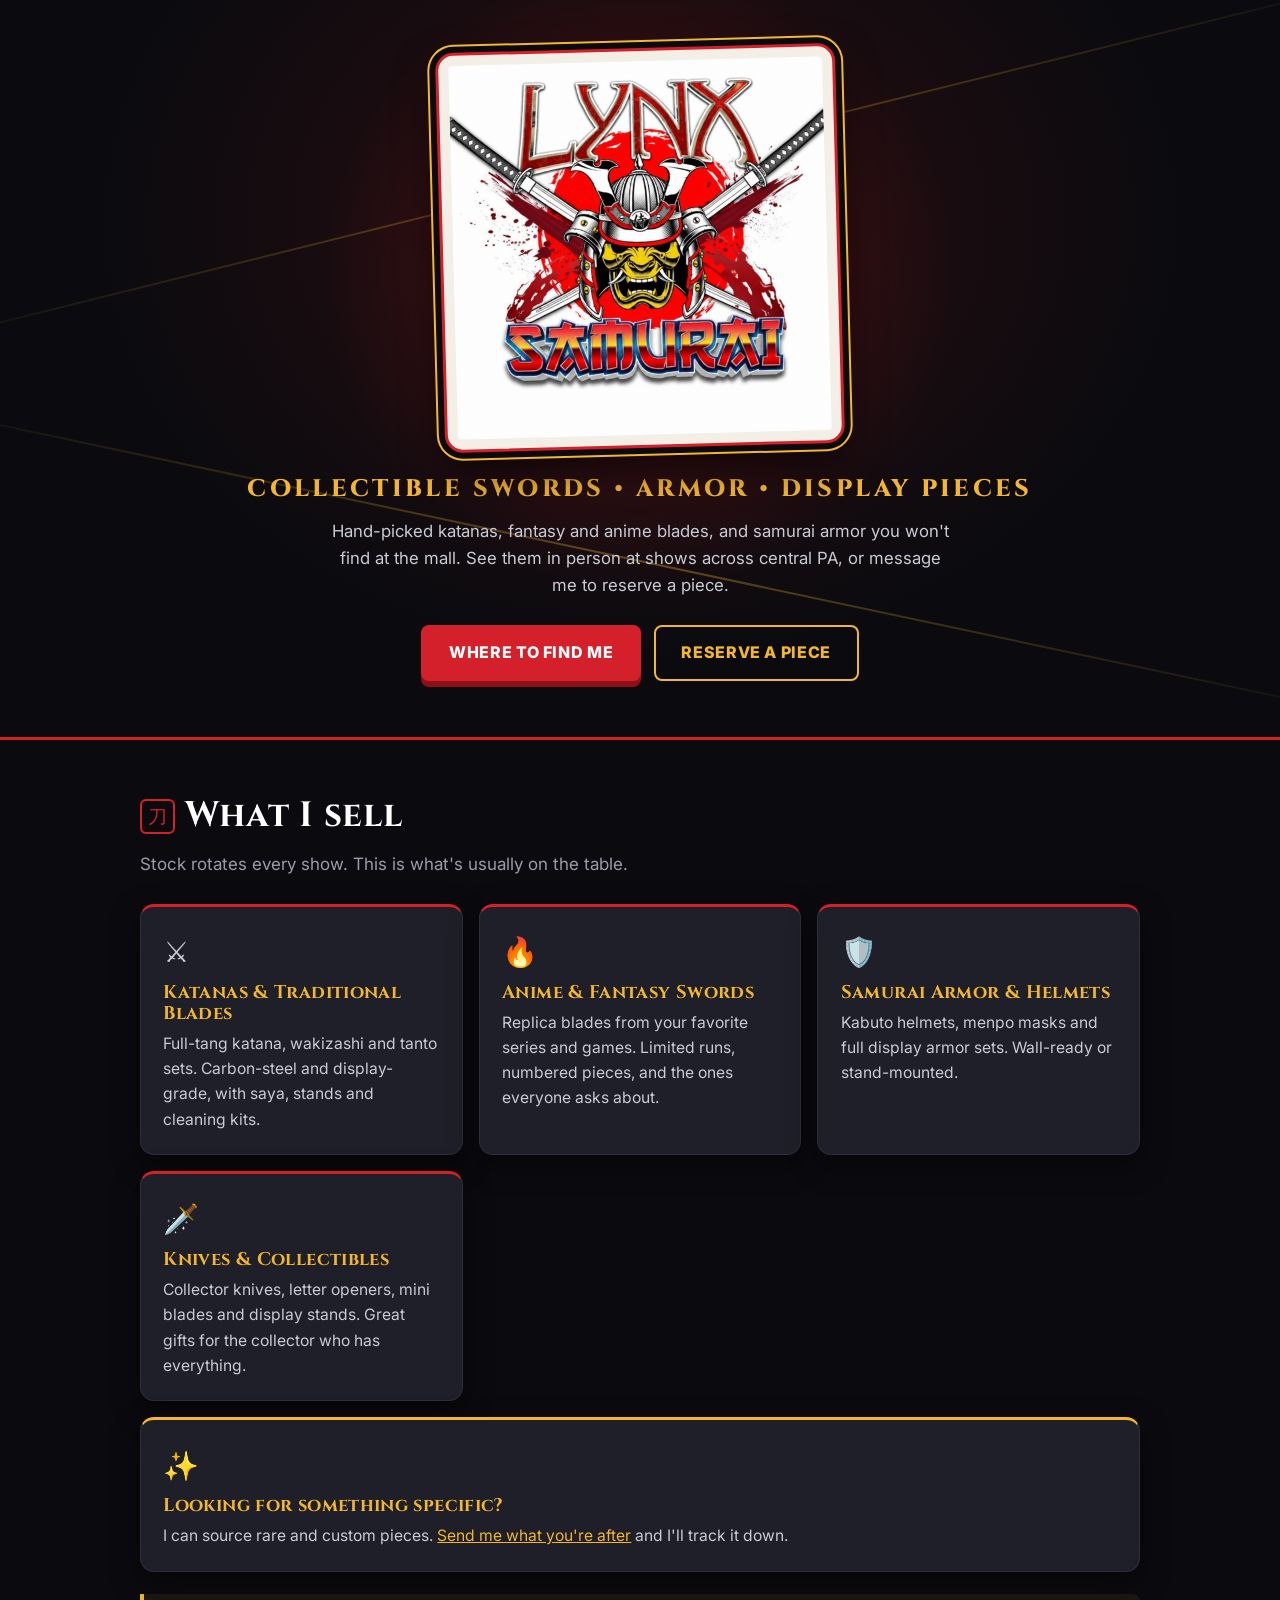
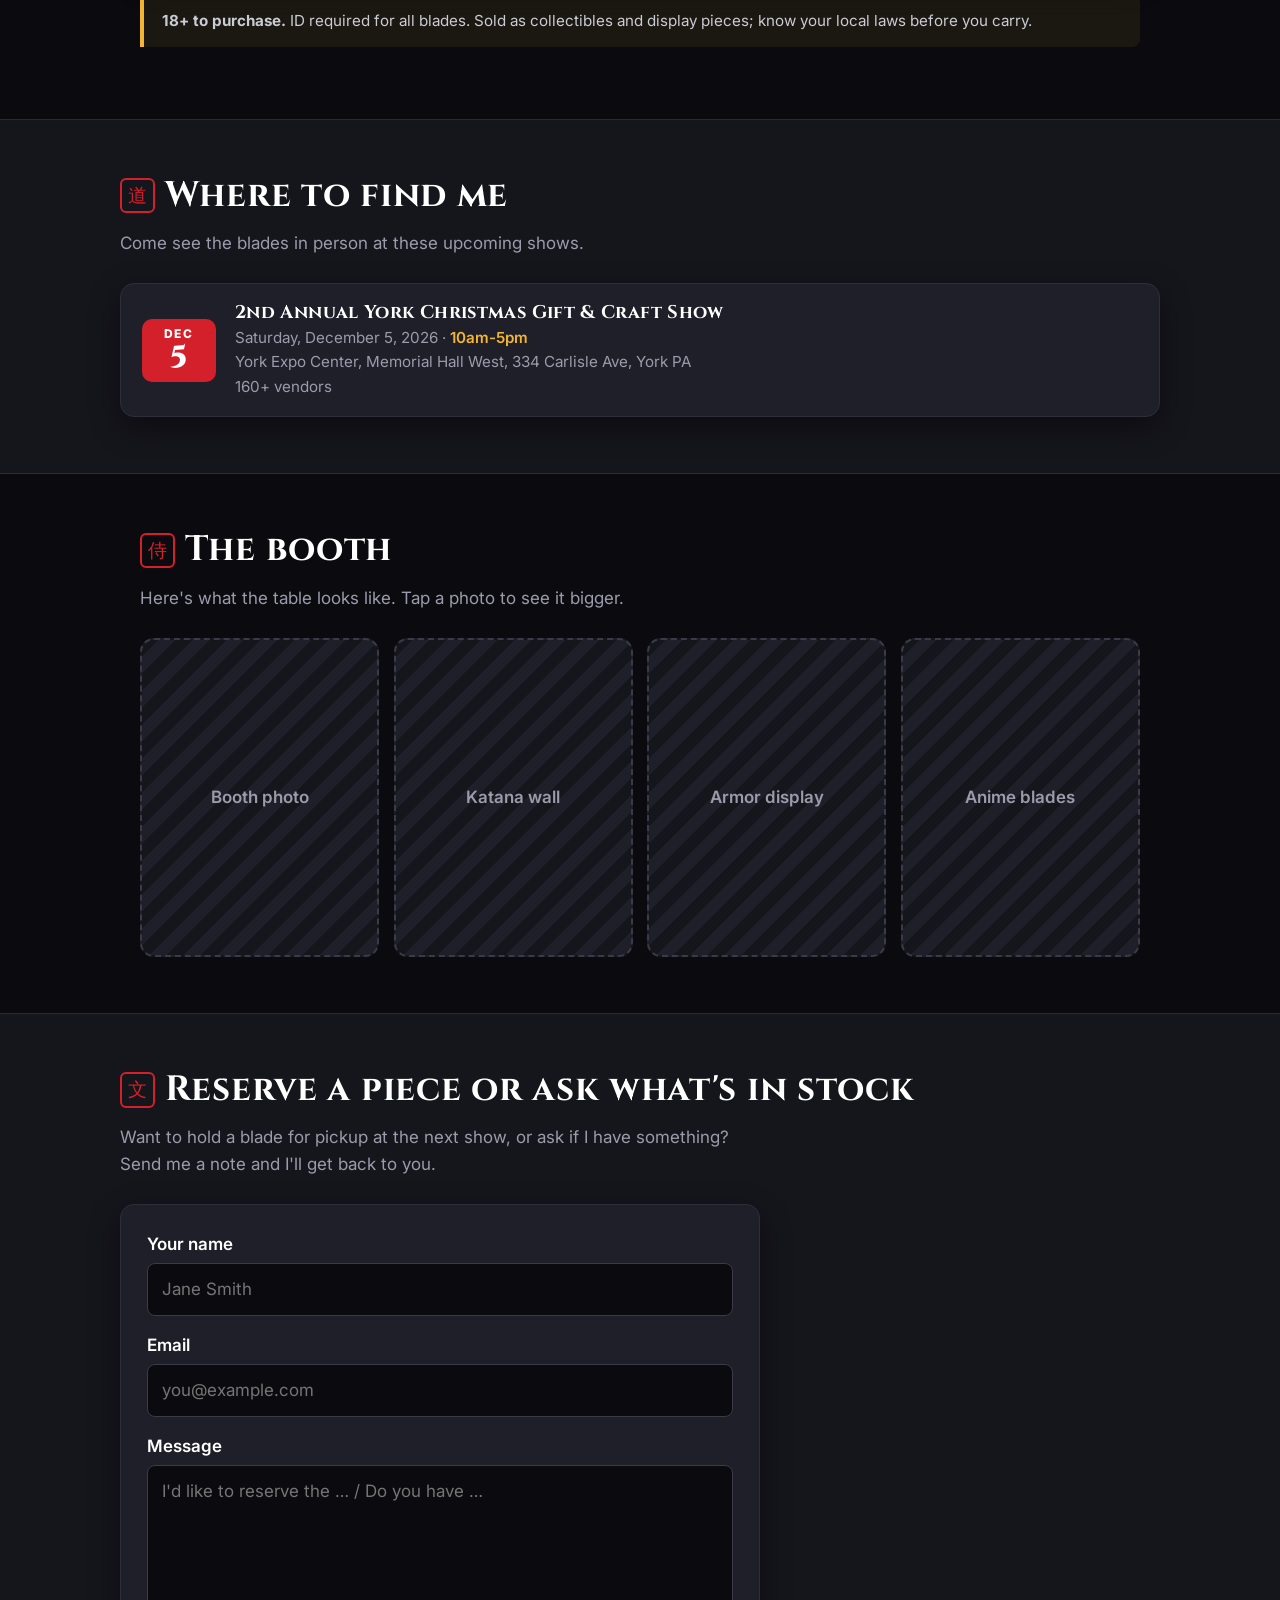
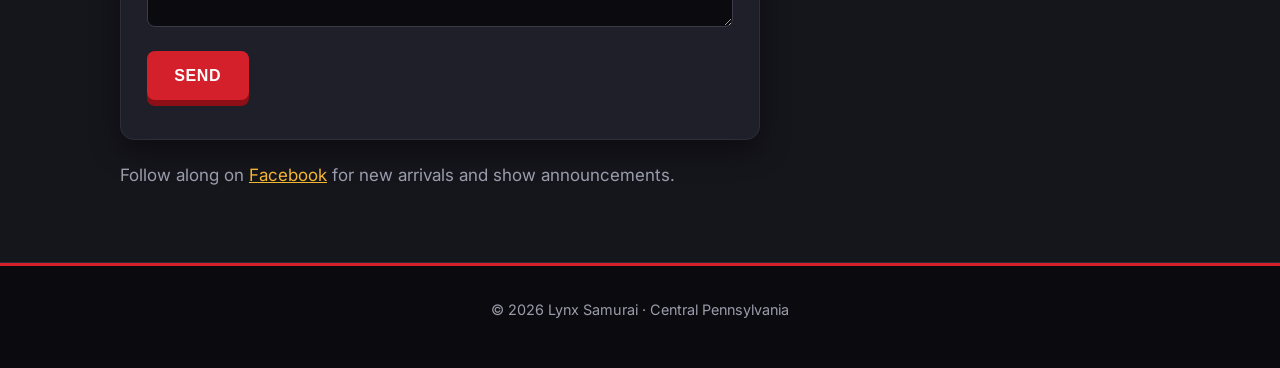
==== index.html @ 4f775cbe "Lynx Samurai one-page site: hero, products, events, contact form" ====
<!DOCTYPE html>
<html lang="en">
<head>
<meta charset="utf-8">
<meta name="viewport" content="width=device-width, initial-scale=1">
<title>Lynx Samurai — Collectible Swords &amp; Armor</title>
<meta name="description" content="Lynx Samurai sells unique collectible swords, katanas, and armor at shows and markets across central Pennsylvania. Come find the booth.">
<meta name="theme-color" content="#0b0b0f">
<link rel="icon" href="assets/favicon.png">
<link rel="preconnect" href="https://fonts.googleapis.com">
<link href="https://fonts.googleapis.com/css2?family=Cinzel:wght@600;800&family=Inter:wght@400;600;800&display=swap" rel="stylesheet">
<link rel="stylesheet" href="style.css">
</head>
<body>
<a class="skip-link" href="#main">Skip to content</a>

<header class="hero">
  <div class="hero-bg" aria-hidden="true"><span class="sun"></span><span class="slash s1"></span><span class="slash s2"></span></div>
  <div class="hero-inner">
    <img class="logo" src="assets/logo.png" alt="Lynx Samurai logo — crossed katanas behind a samurai kabuto helmet on a red rising sun" width="1200" height="1200" fetchpriority="high">
    <p class="tagline">Collectible Swords <span aria-hidden="true">•</span> Armor <span aria-hidden="true">•</span> Display Pieces</p>
    <p class="blurb">Hand-picked katanas, fantasy and anime blades, and samurai armor you won't find at the mall. See them in person at shows across central PA, or message me to reserve a piece.</p>
    <div class="hero-cta">
      <a class="btn btn-primary" href="#events">Where to find me</a>
      <a class="btn btn-ghost" href="#contact">Reserve a piece</a>
    </div>
  </div>
</header>

<main id="main">

  <section id="shop" class="section" aria-labelledby="shop-h">
    <h2 id="shop-h"><span class="kanji" aria-hidden="true">刀</span> What I sell</h2>
    <p class="section-sub">Stock rotates every show. This is what's usually on the table.</p>
    <div class="products">
      <article class="product">
        <span class="product-icon" aria-hidden="true">⚔️</span>
        <h3>Katanas &amp; Traditional Blades</h3>
        <p>Full-tang katana, wakizashi and tanto sets. Carbon-steel and display-grade, with saya, stands and cleaning kits.</p>
      </article>
      <article class="product">
        <span class="product-icon" aria-hidden="true">🔥</span>
        <h3>Anime &amp; Fantasy Swords</h3>
        <p>Replica blades from your favorite series and games. Limited runs, numbered pieces, and the ones everyone asks about.</p>
      </article>
      <article class="product">
        <span class="product-icon" aria-hidden="true">🛡️</span>
        <h3>Samurai Armor &amp; Helmets</h3>
        <p>Kabuto helmets, menpo masks and full display armor sets. Wall-ready or stand-mounted.</p>
      </article>
      <article class="product">
        <span class="product-icon" aria-hidden="true">🗡️</span>
        <h3>Knives &amp; Collectibles</h3>
        <p>Collector knives, letter openers, mini blades and display stands. Great gifts for the collector who has everything.</p>
      </article>
      <article class="product product-wide">
        <span class="product-icon" aria-hidden="true">✨</span>
        <h3>Looking for something specific?</h3>
        <p>I can source rare and custom pieces. <a href="#contact">Send me what you're after</a> and I'll track it down.</p>
      </article>
    </div>
    <p class="notice"><strong>18+ to purchase.</strong> ID required for all blades. Sold as collectibles and display pieces; know your local laws before you carry.</p>
  </section>

  <section id="events" class="section section-alt" aria-labelledby="events-h">
    <h2 id="events-h"><span class="kanji" aria-hidden="true">道</span> Where to find me</h2>
    <p class="section-sub">Come see the blades in person at these upcoming shows.</p>
    <div id="events-list" class="events" aria-live="polite" aria-busy="true">
      <p class="loading">Loading events…</p>
    </div>
  </section>

  <section id="booth" class="section" aria-labelledby="booth-h">
    <h2 id="booth-h"><span class="kanji" aria-hidden="true">侍</span> The booth</h2>
    <p class="section-sub">Here's what the table looks like. Tap a photo to see it bigger.</p>
    <div class="gallery">
      <div class="gallery-item placeholder"><span>Booth photo</span></div>
      <div class="gallery-item placeholder"><span>Katana wall</span></div>
      <div class="gallery-item placeholder"><span>Armor display</span></div>
      <div class="gallery-item placeholder"><span>Anime blades</span></div>
    </div>
  </section>

  <section id="contact" class="section section-alt" aria-labelledby="contact-h">
    <h2 id="contact-h"><span class="kanji" aria-hidden="true">文</span> Reserve a piece or ask what's in stock</h2>
    <p class="section-sub">Want to hold a blade for pickup at the next show, or ask if I have something? Send me a note and I'll get back to you.</p>
    <form id="contact-form" class="card form" novalidate>
      <div class="field"><label for="name">Your name</label><input type="text" id="name" name="name" autocomplete="name" required maxlength="100" placeholder="Jane Smith"></div>
      <div class="field"><label for="email">Email</label><input type="email" id="email" name="email" autocomplete="email" required maxlength="200" placeholder="you@example.com"></div>
      <div class="field"><label for="message">Message</label><textarea id="message" name="message" rows="5" required maxlength="2000" placeholder="I'd like to reserve the … / Do you have …"></textarea></div>
      <button class="btn btn-primary" type="submit">Send</button>
      <p class="form-status" role="status" aria-live="polite"></p>
    </form>
    <p class="social">Follow along on <a href="https://www.facebook.com/share/19y35zrD15/">Facebook</a> for new arrivals and show announcements.</p>
  </section>

</main>

<footer class="footer">
  <p>© <span id="year">2026</span> Lynx Samurai · Central Pennsylvania</p>
</footer>
<script src="app.js" defer></script>
</body>
</html>
---- style.css ----
/* Lynx Samurai — palette from the logo: black lacquer, blood red, steel, gold */
:root{
  --ink:#0b0b0f;
  --ink-2:#15151c;
  --ink-3:#1f1f29;
  --red:#d4202a;
  --red-deep:#8f0f16;
  --gold:#f2b632;
  --steel:#c9ccd4;
  --paper:#f4efe6;
  --muted:#9a9cab;
  --white:#fff;
  --radius:14px;
  --shadow:0 10px 30px rgba(0,0,0,.45);
  --display:"Cinzel",Georgia,serif;
  --font:"Inter",-apple-system,BlinkMacSystemFont,"Segoe UI",system-ui,sans-serif;
}
*,*::before,*::after{box-sizing:border-box}
html{scroll-behavior:smooth;-webkit-text-size-adjust:100%}
body{margin:0;font-family:var(--font);font-size:17px;line-height:1.6;color:var(--steel);background:var(--ink);-webkit-font-smoothing:antialiased}
img{max-width:100%;height:auto;display:block}
h1,h2,h3{font-family:var(--display);line-height:1.15;color:var(--white);margin:0 0 .4em;letter-spacing:.02em}
p{margin:0 0 1em}
a{color:var(--gold)}
.skip-link{position:absolute;left:-9999px;top:0;background:var(--red);color:#fff;padding:.7rem 1.1rem;z-index:100;font-weight:800}
.skip-link:focus{left:0}
:focus-visible{outline:3px solid var(--gold);outline-offset:3px;border-radius:6px}

/* HERO */
.hero{position:relative;overflow:hidden;background:radial-gradient(ellipse at 50% 30%,#2a0d10 0%,var(--ink) 60%);padding:3rem 1.25rem 3.5rem;text-align:center;border-bottom:3px solid var(--red)}
.hero-bg{position:absolute;inset:0;pointer-events:none}
.sun{position:absolute;left:50%;top:38%;width:min(70vw,640px);aspect-ratio:1;transform:translate(-50%,-50%);border-radius:50%;background:radial-gradient(circle,rgba(212,32,42,.28),rgba(212,32,42,0) 70%)}
.slash{position:absolute;left:-10%;width:120%;height:2px;background:linear-gradient(90deg,transparent,rgba(242,182,50,.35),transparent)}
.s1{top:22%;transform:rotate(-14deg)}.s2{top:76%;transform:rotate(12deg)}
.hero-inner{position:relative;max-width:820px;margin:0 auto}
.logo{width:min(400px,76vw);margin:0 auto 1.4rem;background:var(--paper);padding:.6rem;border-radius:18px;border:3px solid var(--red);box-shadow:0 0 0 6px var(--ink),0 0 0 8px var(--gold),0 18px 40px rgba(0,0,0,.7);transform:rotate(-1.5deg)}
.tagline{font-family:var(--display);font-weight:800;font-size:clamp(1.05rem,2.6vw,1.5rem);color:var(--gold);letter-spacing:.14em;text-transform:uppercase;margin-bottom:.6rem}
.blurb{max-width:620px;margin:0 auto 1.6rem;color:var(--steel);font-size:1.05rem}
.hero-cta{display:flex;gap:.8rem;justify-content:center;flex-wrap:wrap}
.btn{display:inline-block;padding:.85rem 1.6rem;border-radius:8px;font-weight:800;text-decoration:none;font-size:1rem;letter-spacing:.04em;text-transform:uppercase;border:2px solid transparent;transition:transform .12s,background .12s}
.btn:hover{transform:translateY(-2px)}
.btn-primary{background:var(--red);color:#fff;box-shadow:0 6px 0 var(--red-deep)}
.btn-primary:hover{background:#e8303a}
.btn-ghost{background:transparent;color:var(--gold);border-color:var(--gold)}
.btn-ghost:hover{background:rgba(242,182,50,.12)}

/* SECTIONS */
.section{padding:3.5rem 1.25rem;max-width:1040px;margin:0 auto}
.section-alt{max-width:none;background:var(--ink-2);border-top:1px solid #2a2a36;border-bottom:1px solid #2a2a36;padding-left:max(1.25rem,calc((100% - 1040px)/2));padding-right:max(1.25rem,calc((100% - 1040px)/2))}
h2{font-size:clamp(1.6rem,3.6vw,2.2rem);display:flex;align-items:center;gap:.6rem}
.kanji{display:inline-grid;place-items:center;width:2.2rem;height:2.2rem;border:2px solid var(--red);color:var(--red);font-family:serif;font-size:1.2rem;border-radius:6px;font-weight:400}
.section-sub{color:var(--muted);max-width:640px;margin-bottom:1.6rem}
.products{display:grid;grid-template-columns:repeat(auto-fit,minmax(240px,1fr));gap:1rem}
.product{background:var(--ink-3);border:1px solid #2e2e3b;border-top:3px solid var(--red);border-radius:var(--radius);padding:1.4rem;box-shadow:var(--shadow)}
.product h3{font-size:1.15rem;color:var(--gold)}
.product p{margin:0;color:var(--steel);font-size:.98rem}
.product-icon{font-size:1.8rem;display:block;margin-bottom:.4rem}
.product-wide{grid-column:1/-1;border-top-color:var(--gold)}
.notice{margin-top:1.4rem;padding:.9rem 1.1rem;border-left:4px solid var(--gold);background:rgba(242,182,50,.07);color:var(--steel);font-size:.95rem;border-radius:0 8px 8px 0}

/* EVENTS */
.events{display:grid;gap:1rem}
.event{display:grid;grid-template-columns:auto 1fr;gap:1.2rem;align-items:center;background:var(--ink-3);border:1px solid #2e2e3b;border-radius:var(--radius);padding:1.1rem 1.3rem;box-shadow:var(--shadow)}
.event-date{text-align:center;background:var(--red);color:#fff;border-radius:10px;padding:.5rem .8rem;min-width:74px;line-height:1.1}
.event-date .m{display:block;font-size:.75rem;letter-spacing:.14em;text-transform:uppercase;font-weight:800}
.event-date .d{display:block;font-family:var(--display);font-size:1.9rem;font-weight:800}
.event h3{font-size:1.15rem;margin-bottom:.2rem;color:var(--white)}
.event p{margin:0;color:var(--muted);font-size:.95rem}
.event .hours{color:var(--gold);font-weight:600}
.loading,.empty{color:var(--muted)}

/* GALLERY */
.gallery{display:grid;grid-template-columns:repeat(auto-fit,minmax(200px,1fr));gap:.9rem}
.placeholder{aspect-ratio:3/4;display:grid;place-items:center;border:2px dashed #3a3a48;border-radius:var(--radius);color:var(--muted);background:repeating-linear-gradient(135deg,var(--ink-2) 0 12px,var(--ink-3) 12px 24px);font-weight:600}

/* FORM */
.card{background:var(--ink-3);border:1px solid #2e2e3b;border-radius:var(--radius);padding:1.6rem;box-shadow:var(--shadow);max-width:640px}
.field{margin-bottom:1rem}
label{display:block;font-weight:600;margin-bottom:.3rem;color:var(--white)}
input,textarea{width:100%;padding:.75rem .9rem;border:1px solid #3a3a48;border-radius:8px;background:var(--ink);color:var(--white);font:inherit}
input:focus,textarea:focus{border-color:var(--gold)}
.form-status{margin:.8rem 0 0;color:var(--gold)}
.social{margin-top:1.4rem;color:var(--muted)}
.footer{text-align:center;padding:2rem 1rem;color:var(--muted);font-size:.9rem;border-top:3px solid var(--red)}
@media (max-width:520px){.event{grid-template-columns:1fr}.event-date{justify-self:start}}
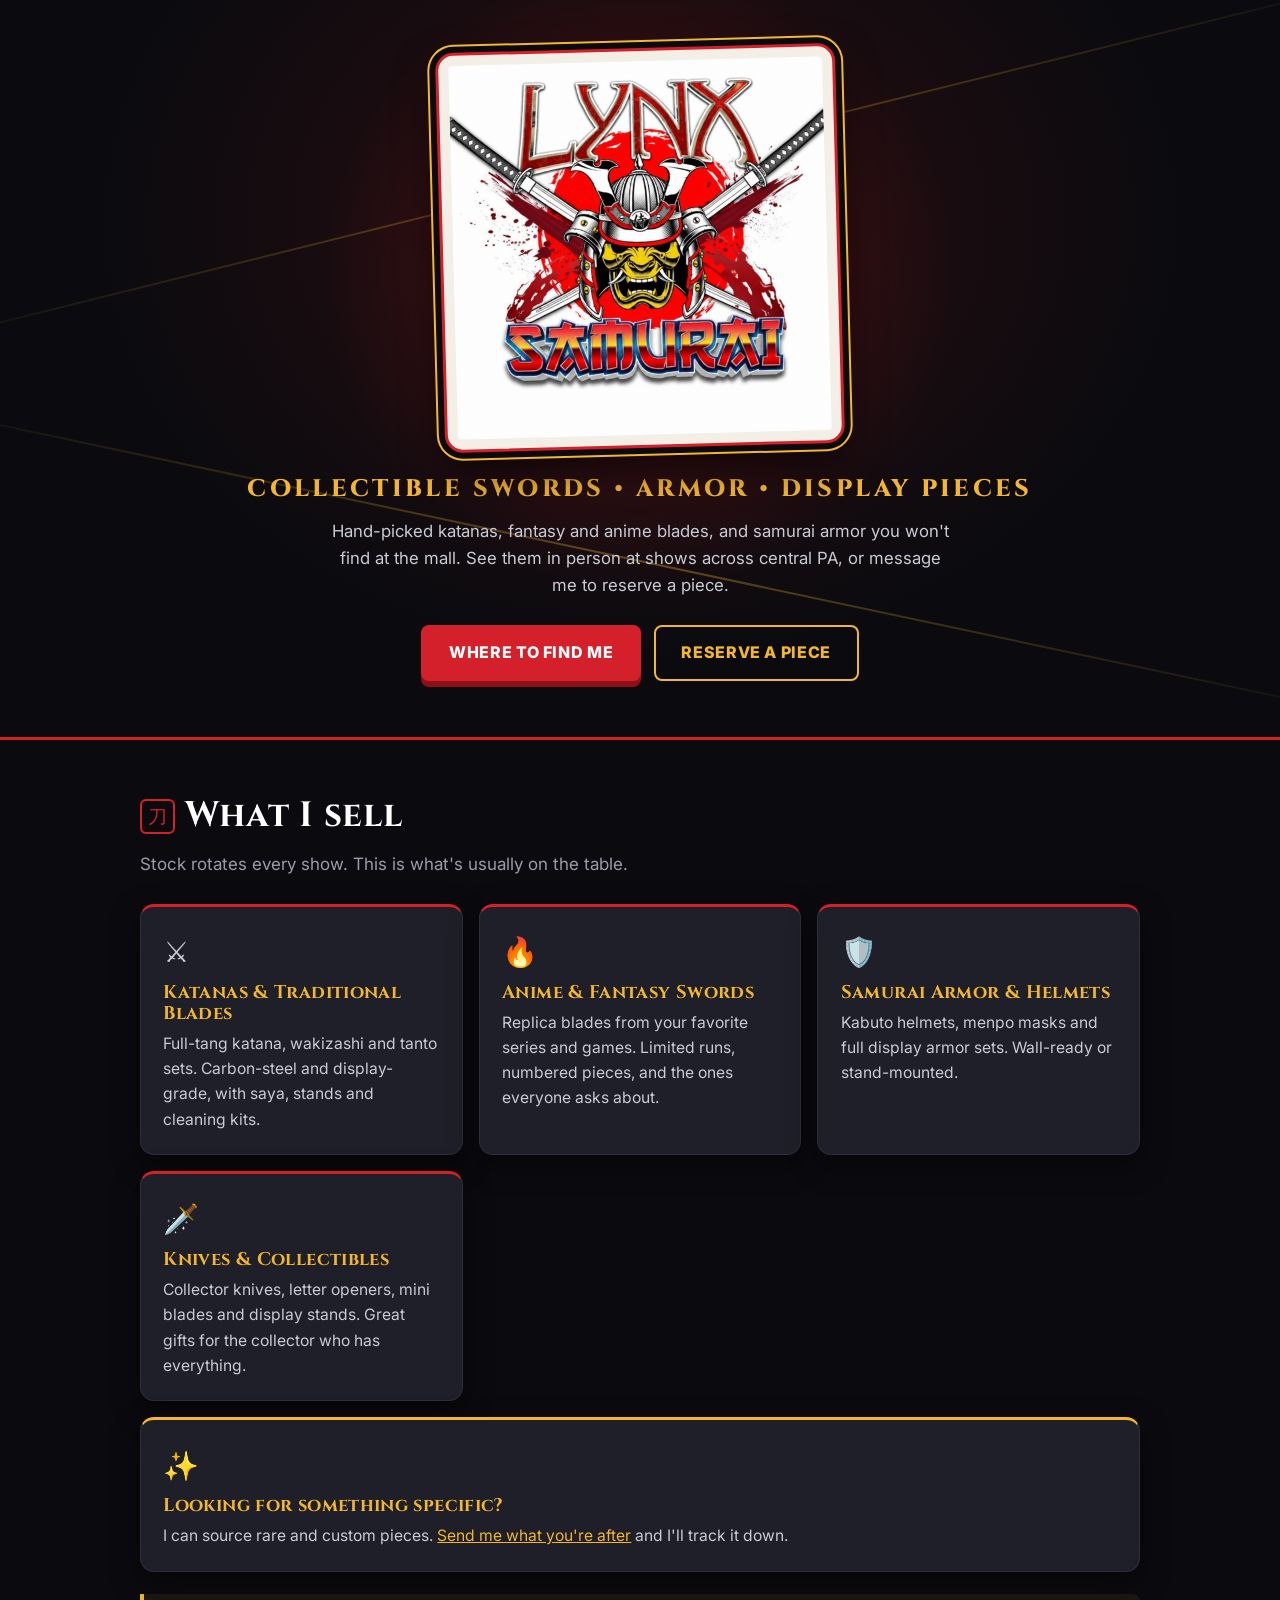
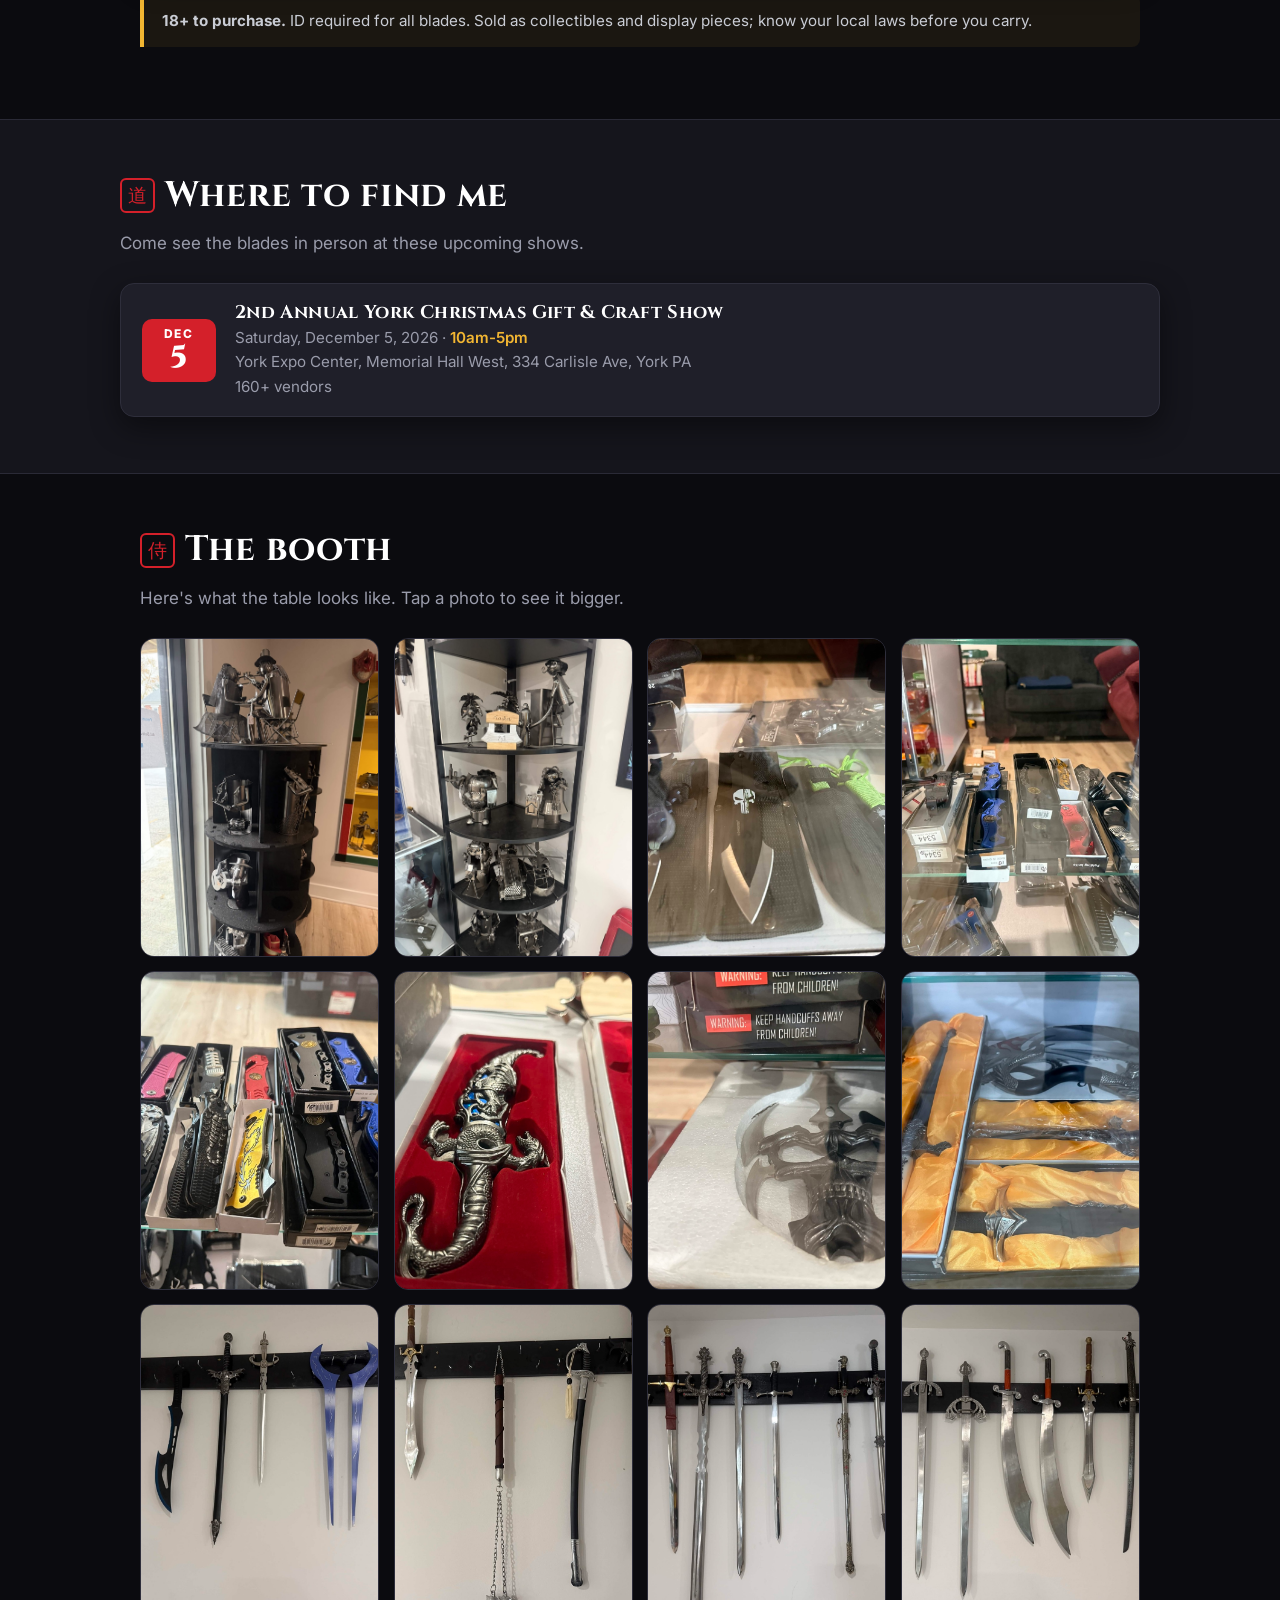
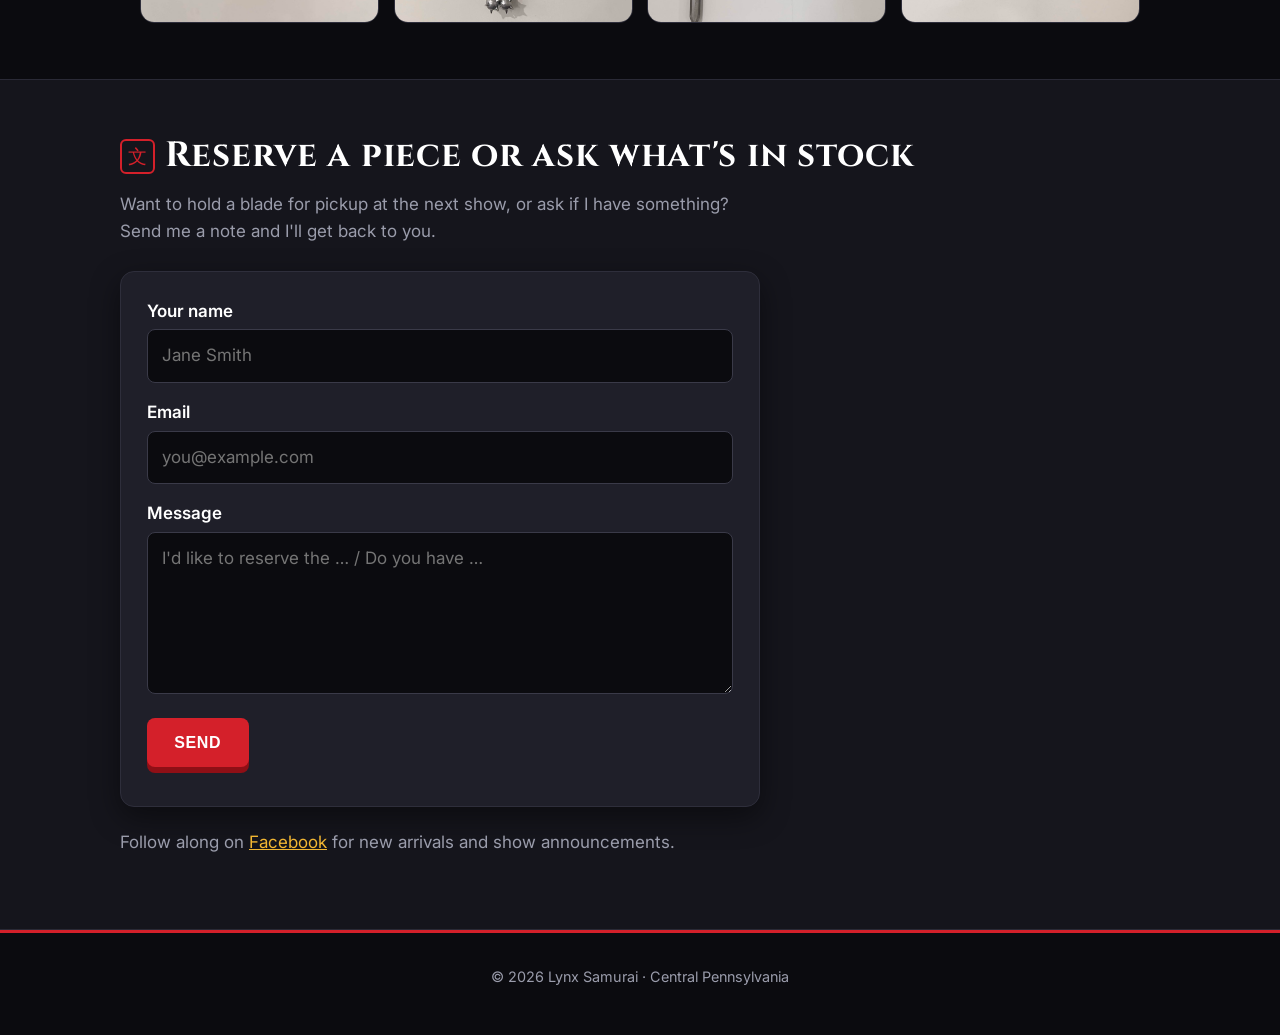
==== commit b059a43f: "Gallery: 12 booth photos replace placeholders" ====
--- a/index.html
+++ b/index.html
@@ -74,10 +74,18 @@
     <h2 id="booth-h"><span class="kanji" aria-hidden="true">侍</span> The booth</h2>
     <p class="section-sub">Here's what the table looks like. Tap a photo to see it bigger.</p>
     <div class="gallery">
-      <div class="gallery-item placeholder"><span>Booth photo</span></div>
-      <div class="gallery-item placeholder"><span>Katana wall</span></div>
-      <div class="gallery-item placeholder"><span>Armor display</span></div>
-      <div class="gallery-item placeholder"><span>Anime blades</span></div>
+      <a class="gallery-item" href="assets/gallery/booth-01.jpg" target="_blank" rel="noopener"><img src="assets/gallery/booth-01.jpg" alt="Wedding couple figurine" loading="lazy"></a>
+      <a class="gallery-item" href="assets/gallery/booth-02.jpg" target="_blank" rel="noopener"><img src="assets/gallery/booth-02.jpg" alt="Metal figurine tower" loading="lazy"></a>
+      <a class="gallery-item" href="assets/gallery/booth-03.jpg" target="_blank" rel="noopener"><img src="assets/gallery/booth-03.jpg" alt="Figurine corner shelf" loading="lazy"></a>
+      <a class="gallery-item" href="assets/gallery/booth-04.jpg" target="_blank" rel="noopener"><img src="assets/gallery/booth-04.jpg" alt="Fixed blades" loading="lazy"></a>
+      <a class="gallery-item" href="assets/gallery/booth-05.jpg" target="_blank" rel="noopener"><img src="assets/gallery/booth-05.jpg" alt="Folding knives" loading="lazy"></a>
+      <a class="gallery-item" href="assets/gallery/booth-06.jpg" target="_blank" rel="noopener"><img src="assets/gallery/booth-06.jpg" alt="Folding knives" loading="lazy"></a>
+      <a class="gallery-item" href="assets/gallery/booth-07.jpg" target="_blank" rel="noopener"><img src="assets/gallery/booth-07.jpg" alt="Dragon dagger" loading="lazy"></a>
+      <a class="gallery-item" href="assets/gallery/booth-08.jpg" target="_blank" rel="noopener"><img src="assets/gallery/booth-08.jpg" alt="Fantasy dagger set" loading="lazy"></a>
+      <a class="gallery-item" href="assets/gallery/booth-09.jpg" target="_blank" rel="noopener"><img src="assets/gallery/booth-09.jpg" alt="Sword wall" loading="lazy"></a>
+      <a class="gallery-item" href="assets/gallery/booth-10.jpg" target="_blank" rel="noopener"><img src="assets/gallery/booth-10.jpg" alt="Flail, saber & broadsword" loading="lazy"></a>
+      <a class="gallery-item" href="assets/gallery/booth-11.jpg" target="_blank" rel="noopener"><img src="assets/gallery/booth-11.jpg" alt="Skull dagger" loading="lazy"></a>
+      <a class="gallery-item" href="assets/gallery/booth-12.jpg" target="_blank" rel="noopener"><img src="assets/gallery/booth-12.jpg" alt="Sword wall" loading="lazy"></a>
     </div>
   </section>
 
--- a/style.css
+++ b/style.css
@@ -71,6 +71,9 @@
 
 /* GALLERY */
 .gallery{display:grid;grid-template-columns:repeat(auto-fit,minmax(200px,1fr));gap:.9rem}
+.gallery-item{display:block;aspect-ratio:3/4;overflow:hidden;border-radius:var(--radius);border:1px solid #2e2e3b;background:var(--ink-3)}
+.gallery-item img{width:100%;height:100%;object-fit:cover;display:block;transition:transform .25s}
+.gallery-item:hover img{transform:scale(1.04)}
 .placeholder{aspect-ratio:3/4;display:grid;place-items:center;border:2px dashed #3a3a48;border-radius:var(--radius);color:var(--muted);background:repeating-linear-gradient(135deg,var(--ink-2) 0 12px,var(--ink-3) 12px 24px);font-weight:600}
 
 /* FORM */
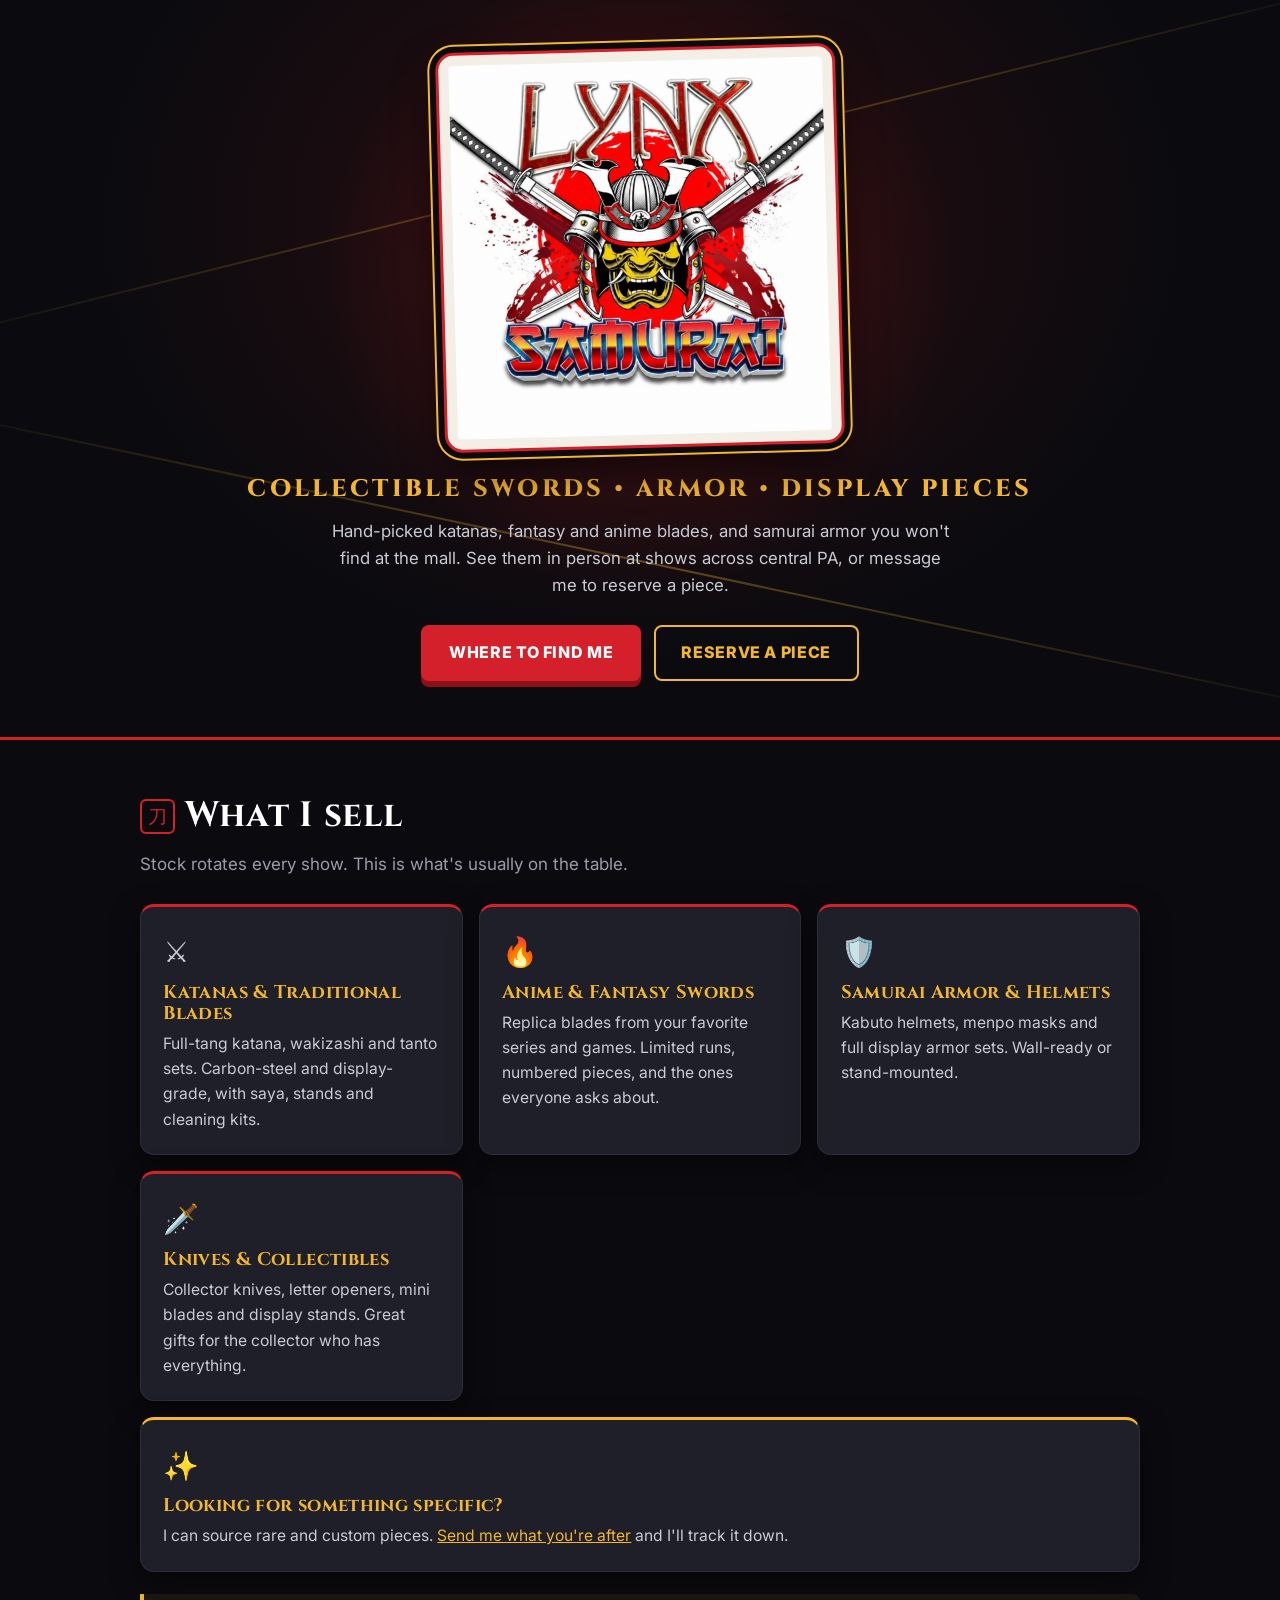
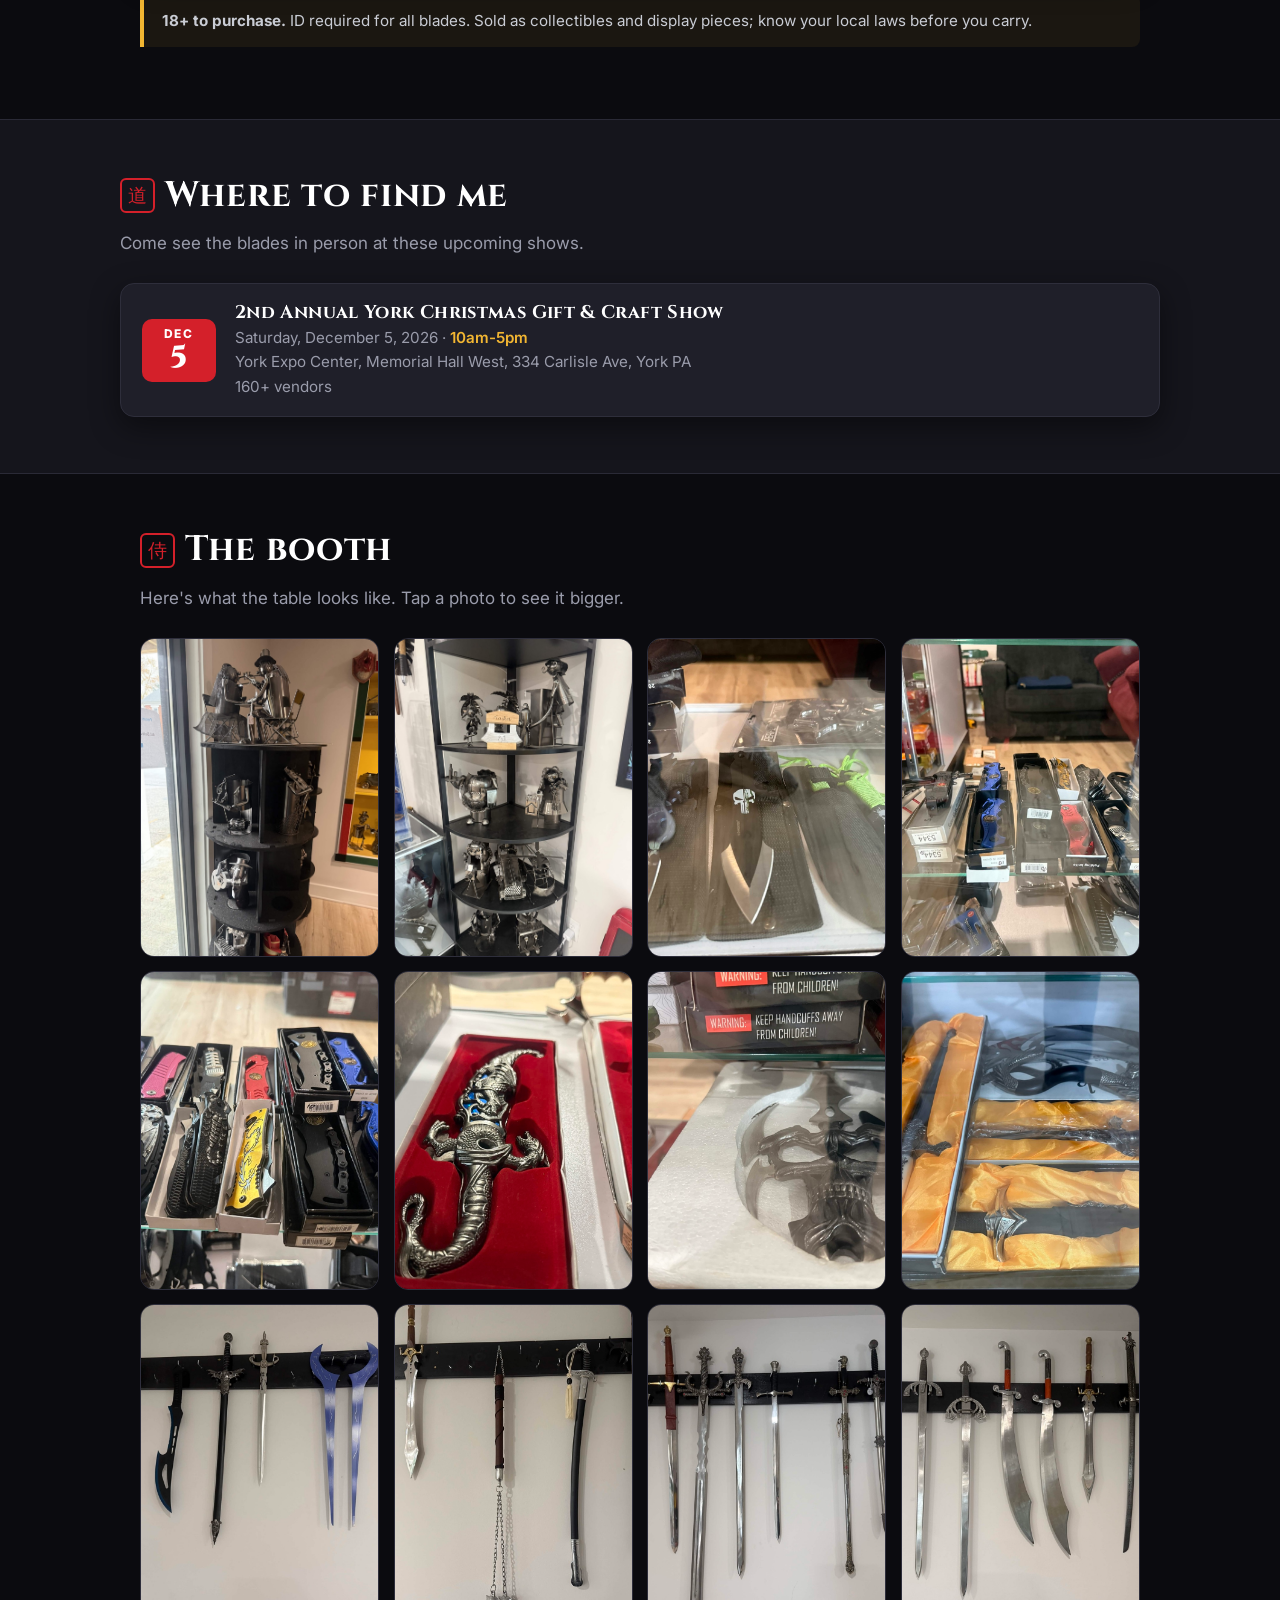
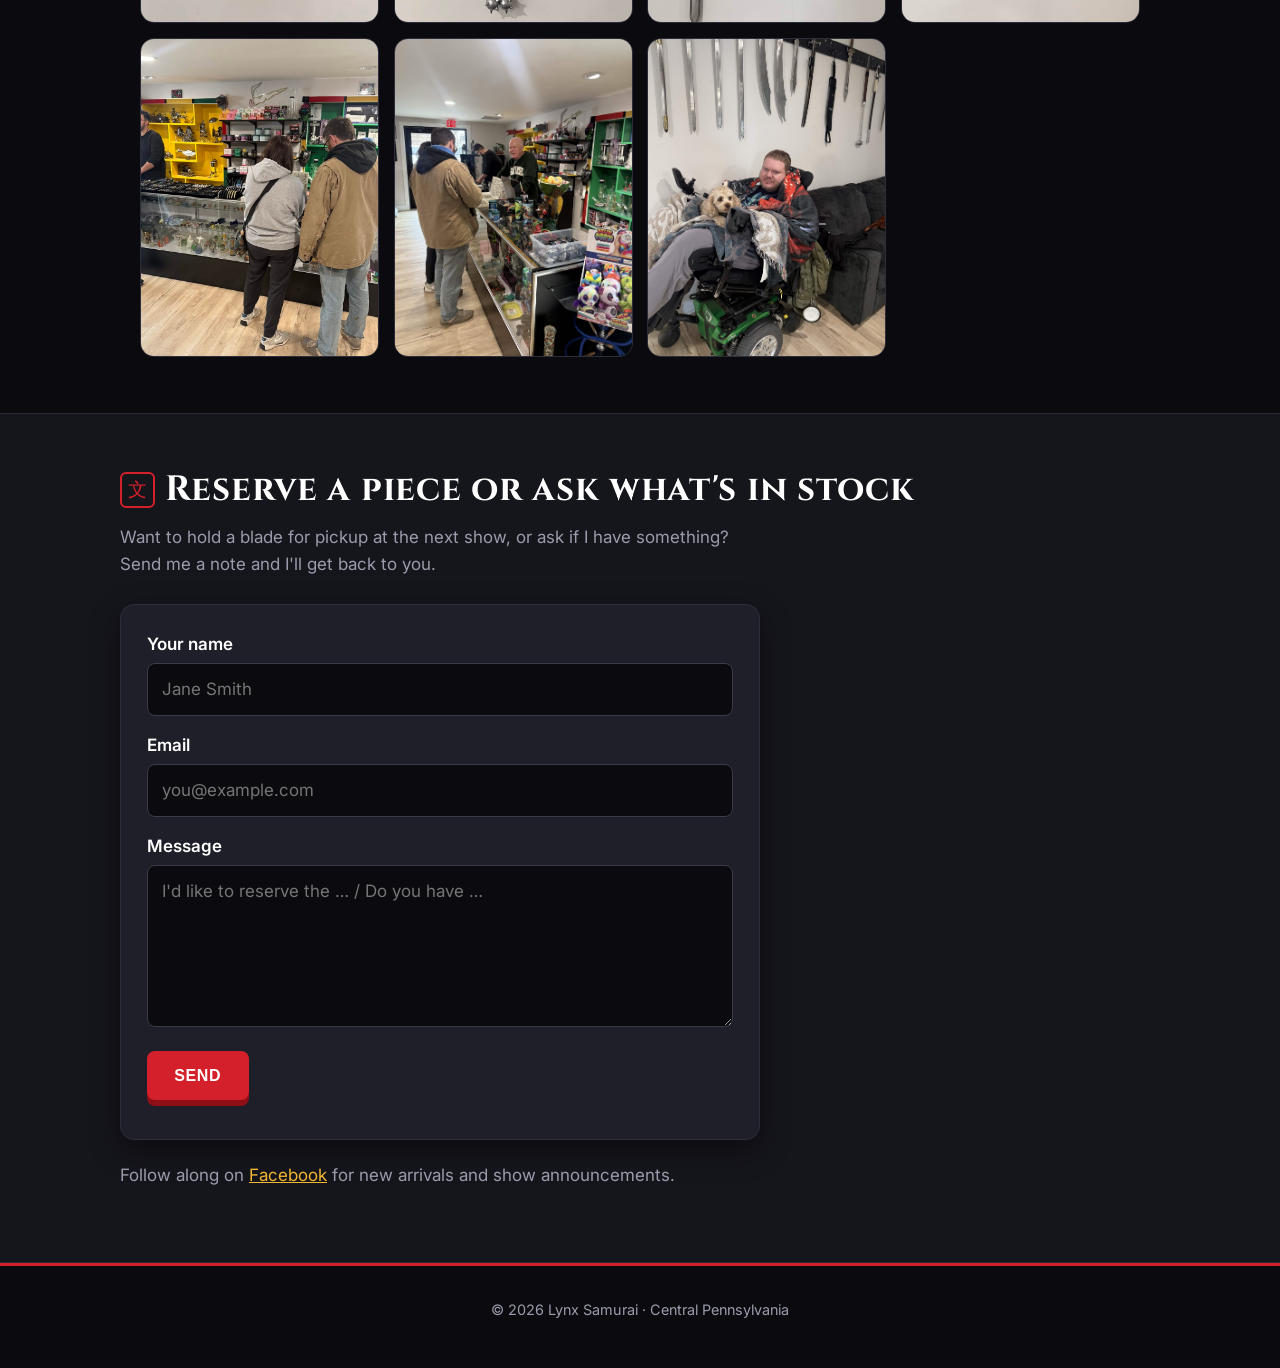
==== commit 2e515556: "Gallery: 3 grand opening photos" ====
--- a/index.html
+++ b/index.html
@@ -86,6 +86,9 @@
       <a class="gallery-item" href="assets/gallery/booth-10.jpg" target="_blank" rel="noopener"><img src="assets/gallery/booth-10.jpg" alt="Flail, saber & broadsword" loading="lazy"></a>
       <a class="gallery-item" href="assets/gallery/booth-11.jpg" target="_blank" rel="noopener"><img src="assets/gallery/booth-11.jpg" alt="Skull dagger" loading="lazy"></a>
       <a class="gallery-item" href="assets/gallery/booth-12.jpg" target="_blank" rel="noopener"><img src="assets/gallery/booth-12.jpg" alt="Sword wall" loading="lazy"></a>
+      <a class="gallery-item" href="assets/gallery/booth-13.jpg" target="_blank" rel="noopener"><img src="assets/gallery/booth-13.jpg" alt="Grand opening: customers at the counter" loading="lazy"></a>
+      <a class="gallery-item" href="assets/gallery/booth-14.jpg" target="_blank" rel="noopener"><img src="assets/gallery/booth-14.jpg" alt="Grand opening day at the counter" loading="lazy"></a>
+      <a class="gallery-item" href="assets/gallery/booth-15.jpg" target="_blank" rel="noopener"><img src="assets/gallery/booth-15.jpg" alt="Tyler under the sword wall" loading="lazy"></a>
     </div>
   </section>
 
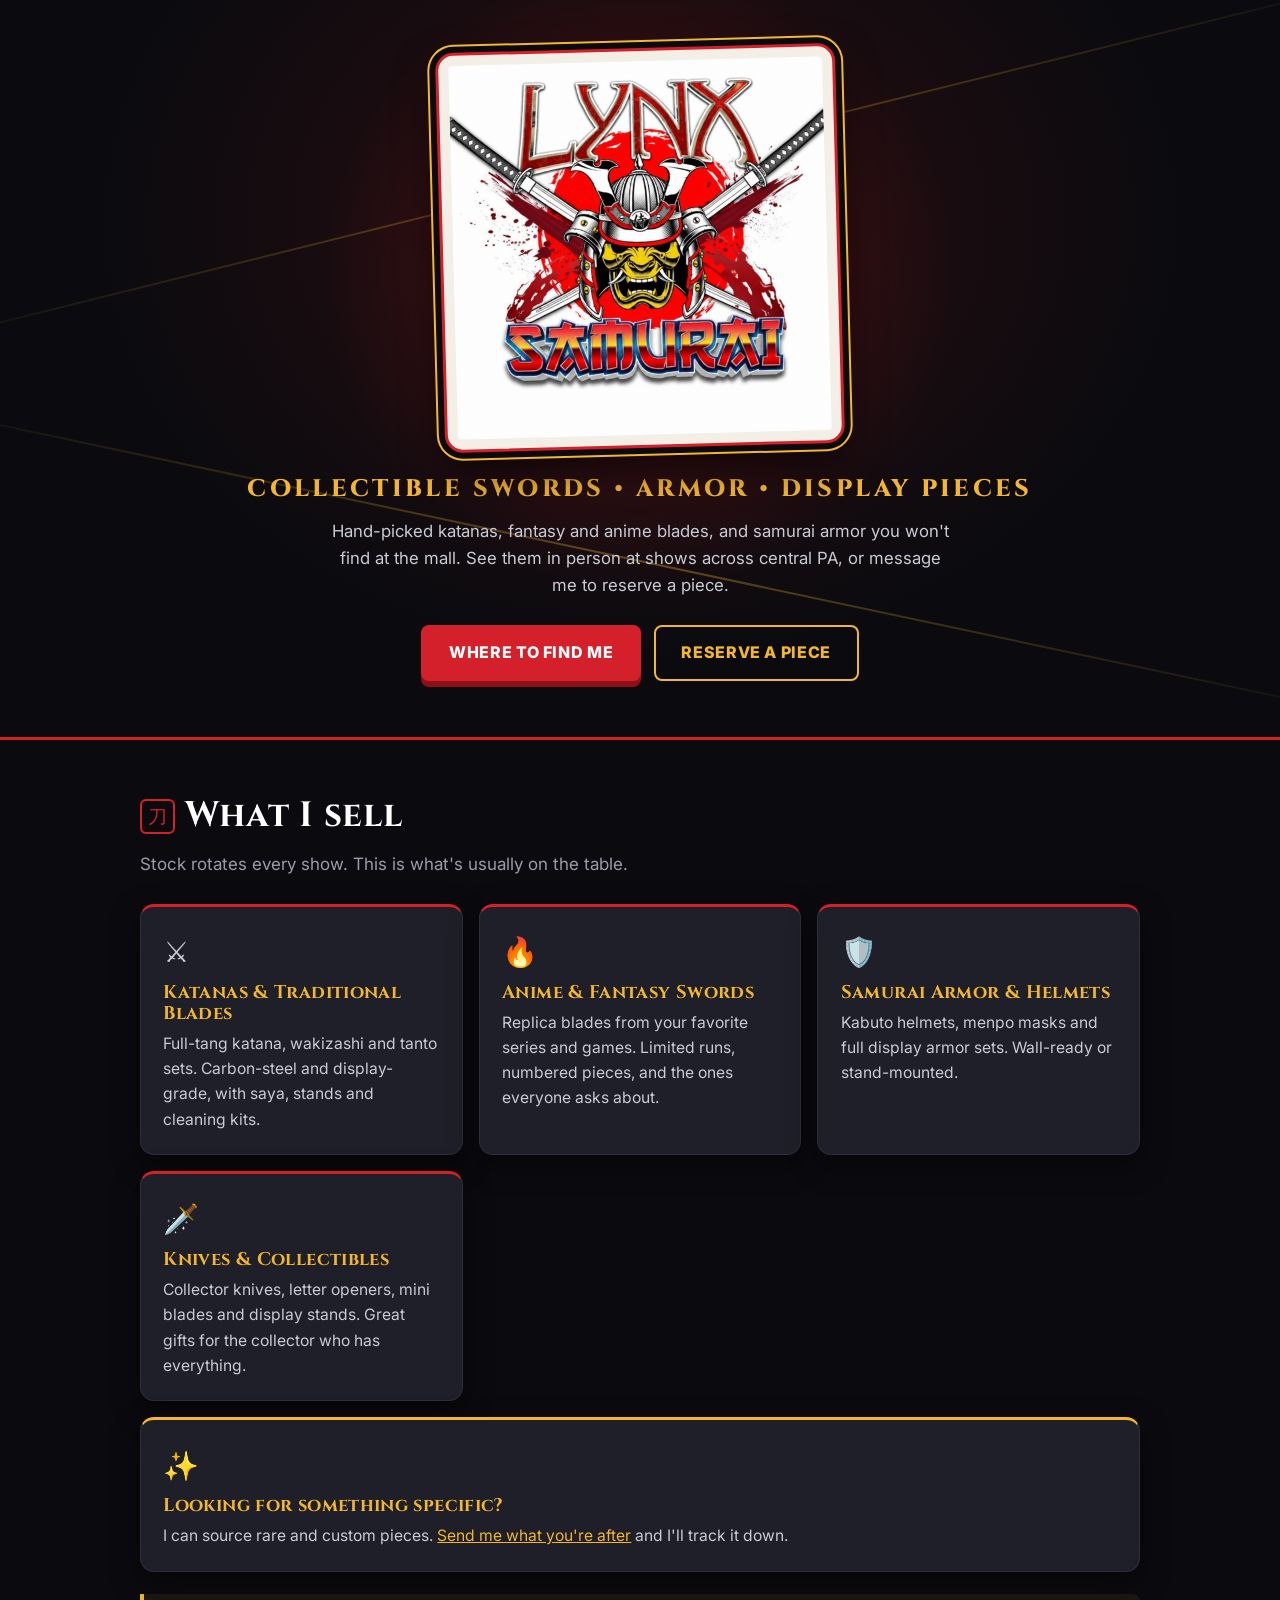
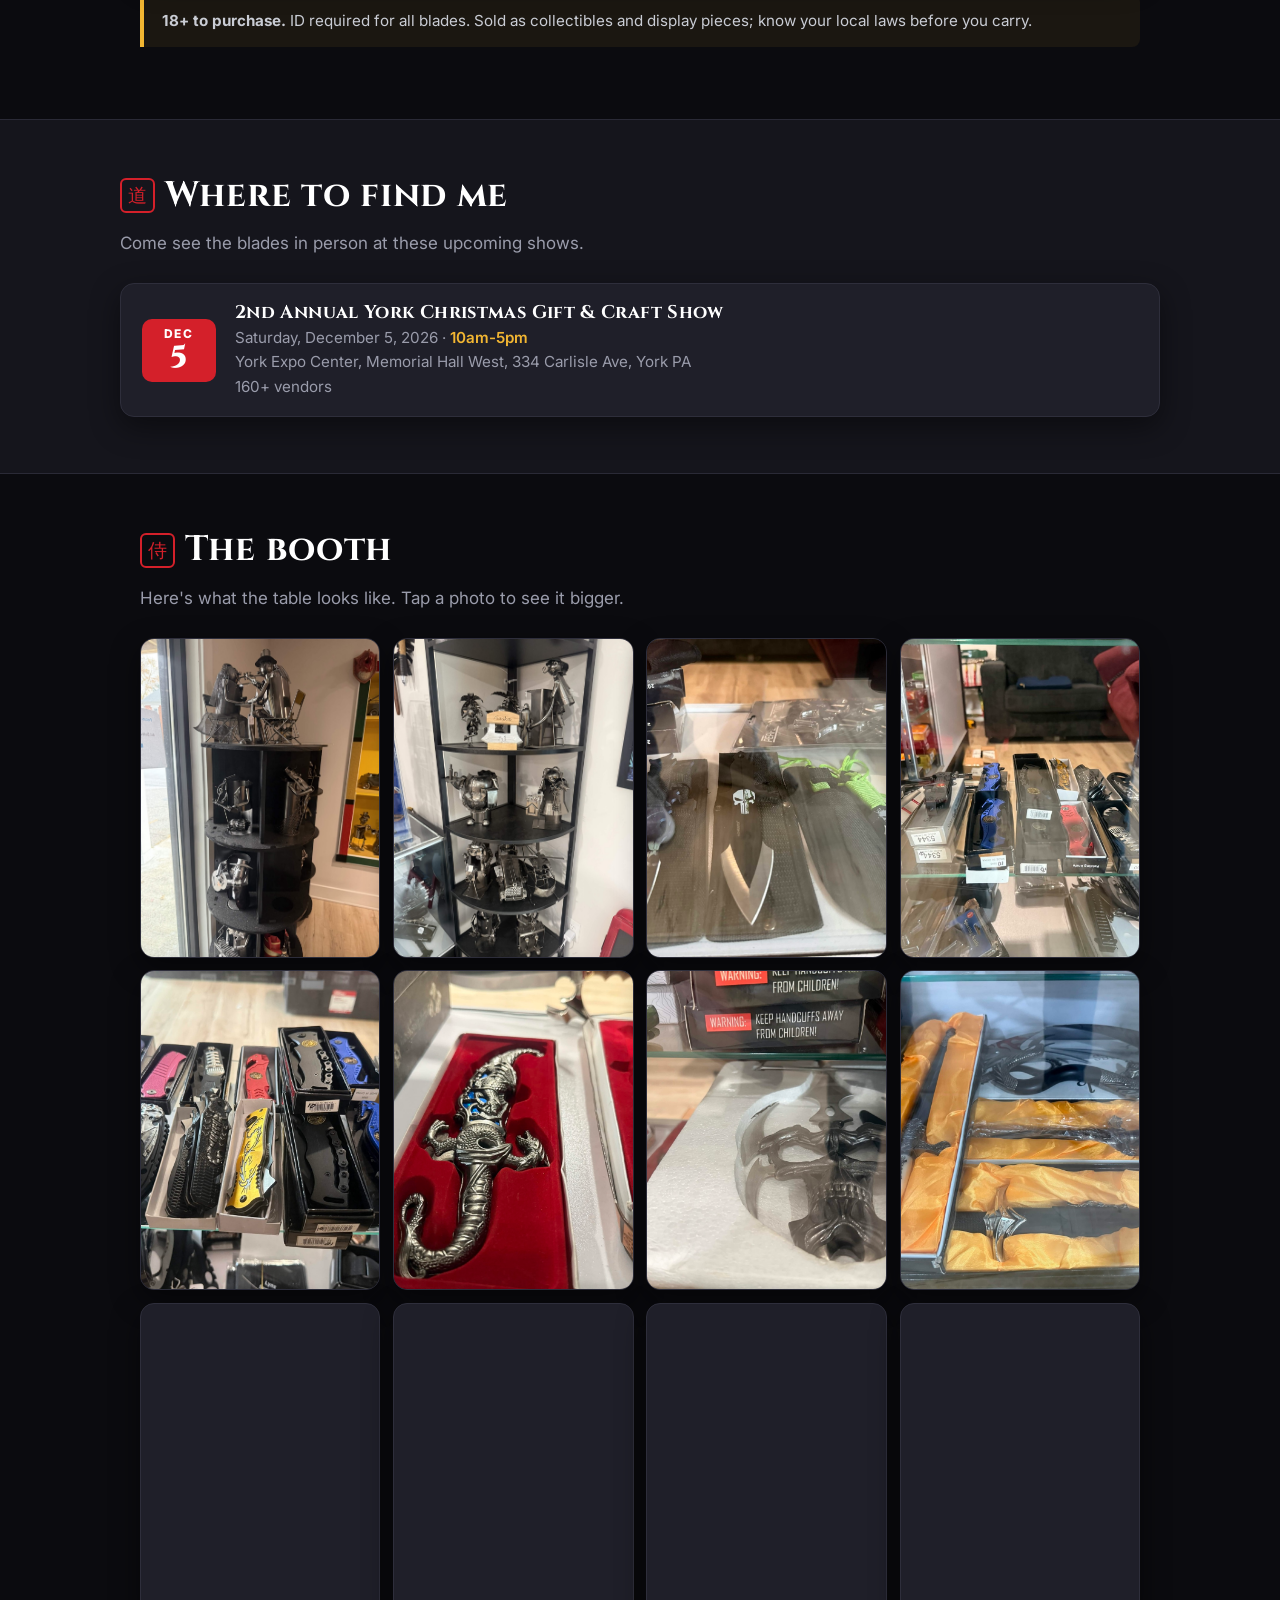
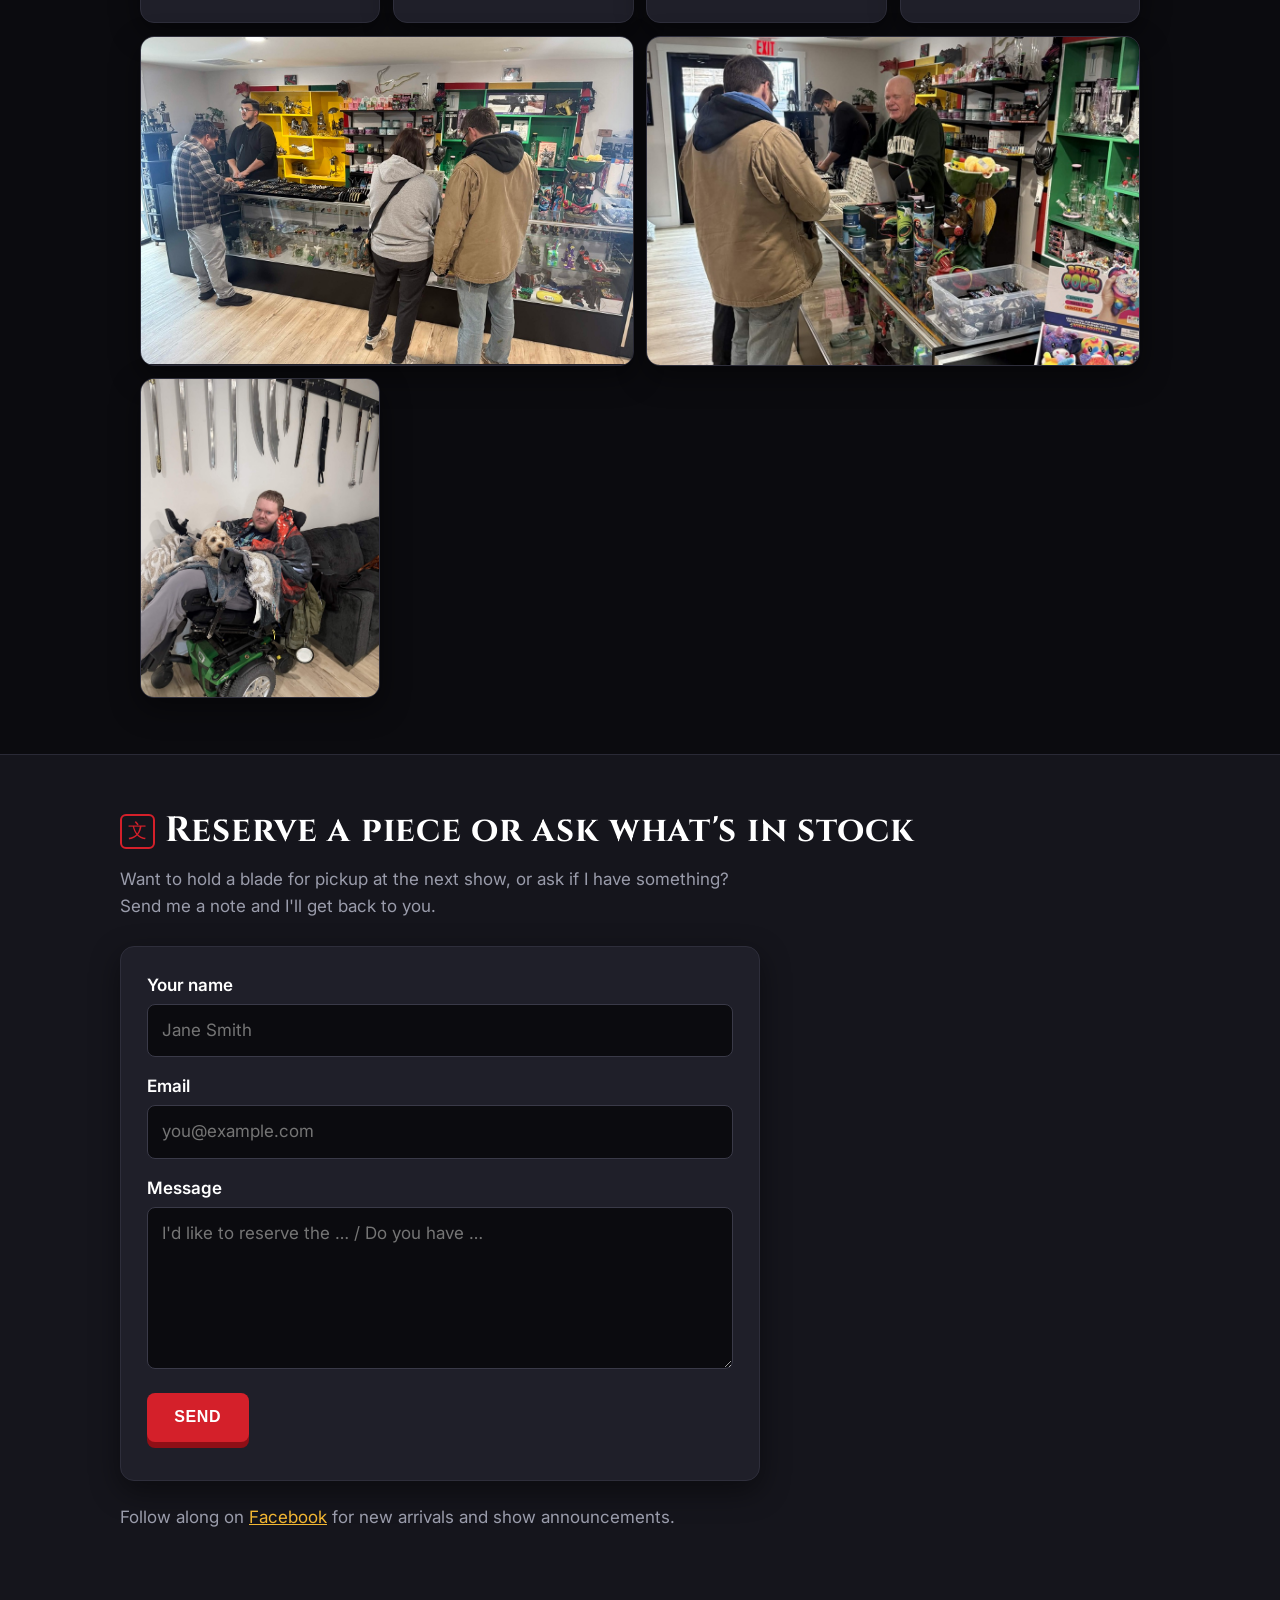
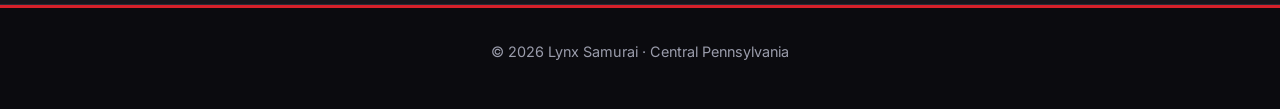
==== commit 86b70674: "Gallery: lightbox with captions, grid like sawyerssquishys" ====
--- a/index.html
+++ b/index.html
@@ -74,21 +74,21 @@
     <h2 id="booth-h"><span class="kanji" aria-hidden="true">侍</span> The booth</h2>
     <p class="section-sub">Here's what the table looks like. Tap a photo to see it bigger.</p>
     <div class="gallery">
-      <a class="gallery-item" href="assets/gallery/booth-01.jpg" target="_blank" rel="noopener"><img src="assets/gallery/booth-01.jpg" alt="Wedding couple figurine" loading="lazy"></a>
-      <a class="gallery-item" href="assets/gallery/booth-02.jpg" target="_blank" rel="noopener"><img src="assets/gallery/booth-02.jpg" alt="Metal figurine tower" loading="lazy"></a>
-      <a class="gallery-item" href="assets/gallery/booth-03.jpg" target="_blank" rel="noopener"><img src="assets/gallery/booth-03.jpg" alt="Figurine corner shelf" loading="lazy"></a>
-      <a class="gallery-item" href="assets/gallery/booth-04.jpg" target="_blank" rel="noopener"><img src="assets/gallery/booth-04.jpg" alt="Fixed blades" loading="lazy"></a>
-      <a class="gallery-item" href="assets/gallery/booth-05.jpg" target="_blank" rel="noopener"><img src="assets/gallery/booth-05.jpg" alt="Folding knives" loading="lazy"></a>
-      <a class="gallery-item" href="assets/gallery/booth-06.jpg" target="_blank" rel="noopener"><img src="assets/gallery/booth-06.jpg" alt="Folding knives" loading="lazy"></a>
-      <a class="gallery-item" href="assets/gallery/booth-07.jpg" target="_blank" rel="noopener"><img src="assets/gallery/booth-07.jpg" alt="Dragon dagger" loading="lazy"></a>
-      <a class="gallery-item" href="assets/gallery/booth-08.jpg" target="_blank" rel="noopener"><img src="assets/gallery/booth-08.jpg" alt="Fantasy dagger set" loading="lazy"></a>
-      <a class="gallery-item" href="assets/gallery/booth-09.jpg" target="_blank" rel="noopener"><img src="assets/gallery/booth-09.jpg" alt="Sword wall" loading="lazy"></a>
-      <a class="gallery-item" href="assets/gallery/booth-10.jpg" target="_blank" rel="noopener"><img src="assets/gallery/booth-10.jpg" alt="Flail, saber & broadsword" loading="lazy"></a>
-      <a class="gallery-item" href="assets/gallery/booth-11.jpg" target="_blank" rel="noopener"><img src="assets/gallery/booth-11.jpg" alt="Skull dagger" loading="lazy"></a>
-      <a class="gallery-item" href="assets/gallery/booth-12.jpg" target="_blank" rel="noopener"><img src="assets/gallery/booth-12.jpg" alt="Sword wall" loading="lazy"></a>
-      <a class="gallery-item" href="assets/gallery/booth-13.jpg" target="_blank" rel="noopener"><img src="assets/gallery/booth-13.jpg" alt="Grand opening: customers at the counter" loading="lazy"></a>
-      <a class="gallery-item" href="assets/gallery/booth-14.jpg" target="_blank" rel="noopener"><img src="assets/gallery/booth-14.jpg" alt="Grand opening day at the counter" loading="lazy"></a>
-      <a class="gallery-item" href="assets/gallery/booth-15.jpg" target="_blank" rel="noopener"><img src="assets/gallery/booth-15.jpg" alt="Tyler under the sword wall" loading="lazy"></a>
+      <a class="gallery-item" href="assets/gallery/booth-01.jpg" data-caption="Wedding couple figurine"><img src="assets/gallery/booth-01.jpg" alt="Wedding couple figurine" loading="lazy" decoding="async"></a>
+      <a class="gallery-item" href="assets/gallery/booth-02.jpg" data-caption="Metal figurine tower"><img src="assets/gallery/booth-02.jpg" alt="Metal figurine tower" loading="lazy" decoding="async"></a>
+      <a class="gallery-item" href="assets/gallery/booth-03.jpg" data-caption="Figurine corner shelf"><img src="assets/gallery/booth-03.jpg" alt="Figurine corner shelf" loading="lazy" decoding="async"></a>
+      <a class="gallery-item" href="assets/gallery/booth-04.jpg" data-caption="Fixed blades"><img src="assets/gallery/booth-04.jpg" alt="Fixed blades" loading="lazy" decoding="async"></a>
+      <a class="gallery-item" href="assets/gallery/booth-05.jpg" data-caption="Folding knives"><img src="assets/gallery/booth-05.jpg" alt="Folding knives" loading="lazy" decoding="async"></a>
+      <a class="gallery-item" href="assets/gallery/booth-06.jpg" data-caption="Folding knives"><img src="assets/gallery/booth-06.jpg" alt="Folding knives" loading="lazy" decoding="async"></a>
+      <a class="gallery-item" href="assets/gallery/booth-07.jpg" data-caption="Dragon dagger"><img src="assets/gallery/booth-07.jpg" alt="Dragon dagger" loading="lazy" decoding="async"></a>
+      <a class="gallery-item" href="assets/gallery/booth-08.jpg" data-caption="Fantasy dagger set"><img src="assets/gallery/booth-08.jpg" alt="Fantasy dagger set" loading="lazy" decoding="async"></a>
+      <a class="gallery-item" href="assets/gallery/booth-09.jpg" data-caption="Sword wall"><img src="assets/gallery/booth-09.jpg" alt="Sword wall" loading="lazy" decoding="async"></a>
+      <a class="gallery-item" href="assets/gallery/booth-10.jpg" data-caption="Flail, saber & broadsword"><img src="assets/gallery/booth-10.jpg" alt="Flail, saber & broadsword" loading="lazy" decoding="async"></a>
+      <a class="gallery-item" href="assets/gallery/booth-11.jpg" data-caption="Skull dagger"><img src="assets/gallery/booth-11.jpg" alt="Skull dagger" loading="lazy" decoding="async"></a>
+      <a class="gallery-item" href="assets/gallery/booth-12.jpg" data-caption="Sword wall"><img src="assets/gallery/booth-12.jpg" alt="Sword wall" loading="lazy" decoding="async"></a>
+      <a class="gallery-item gallery-wide" href="assets/gallery/booth-13.jpg" data-caption="Grand opening: customers at the counter"><img src="assets/gallery/booth-13.jpg" alt="Grand opening: customers at the counter" loading="lazy" decoding="async"></a>
+      <a class="gallery-item gallery-wide" href="assets/gallery/booth-14.jpg" data-caption="Grand opening day at the counter"><img src="assets/gallery/booth-14.jpg" alt="Grand opening day at the counter" loading="lazy" decoding="async"></a>
+      <a class="gallery-item" href="assets/gallery/booth-15.jpg" data-caption="Tyler under the sword wall"><img src="assets/gallery/booth-15.jpg" alt="Tyler under the sword wall" loading="lazy" decoding="async"></a>
     </div>
   </section>
 
@@ -110,6 +110,16 @@
 <footer class="footer">
   <p>© <span id="year">2026</span> Lynx Samurai · Central Pennsylvania</p>
 </footer>
+<dialog id="lightbox" class="lightbox" aria-label="Photo viewer">
+  <button type="button" class="lb-btn lb-close" aria-label="Close photo">✕</button>
+  <button type="button" class="lb-btn lb-prev" aria-label="Previous photo">‹</button>
+  <figure class="lb-figure">
+    <img id="lb-img" src="data:," alt="">
+    <figcaption id="lb-cap"></figcaption>
+  </figure>
+  <button type="button" class="lb-btn lb-next" aria-label="Next photo">›</button>
+</dialog>
+
 <script src="app.js" defer></script>
 </body>
 </html>
--- a/style.css
+++ b/style.css
@@ -70,10 +70,25 @@
 .loading,.empty{color:var(--muted)}
 
 /* GALLERY */
-.gallery{display:grid;grid-template-columns:repeat(auto-fit,minmax(200px,1fr));gap:.9rem}
-.gallery-item{display:block;aspect-ratio:3/4;overflow:hidden;border-radius:var(--radius);border:1px solid #2e2e3b;background:var(--ink-3)}
-.gallery-item img{width:100%;height:100%;object-fit:cover;display:block;transition:transform .25s}
+.gallery{display:grid;gap:.8rem;grid-template-columns:repeat(2,1fr)}
+@media (min-width:600px){.gallery{grid-template-columns:repeat(3,1fr)}}
+@media (min-width:900px){.gallery{grid-template-columns:repeat(4,1fr)}}
+.gallery-item{display:block;overflow:hidden;border-radius:var(--radius);border:1px solid #2e2e3b;background:var(--ink-3);box-shadow:var(--shadow);cursor:zoom-in}
+.gallery-item img{width:100%;aspect-ratio:3/4;object-fit:cover;display:block;transition:transform .25s}
+.gallery .gallery-wide{grid-column:span 2}
+.gallery .gallery-wide img{aspect-ratio:3/2}
 .gallery-item:hover img{transform:scale(1.04)}
+.lightbox{border:none;padding:0;background:transparent;max-width:100vw;max-height:100vh;width:100vw;height:100vh;margin:0}
+.lightbox[open]{display:flex;align-items:center;justify-content:center}
+.lightbox::backdrop{background:rgba(11,11,15,.92)}
+.lb-figure{margin:0;max-width:92vw;text-align:center}
+.lb-figure img{max-width:92vw;max-height:82vh;width:auto;height:auto;margin:0 auto;border-radius:var(--radius);border:1px solid #2e2e3b}
+.lb-figure figcaption{color:var(--paper);font-weight:600;margin-top:.7rem;font-size:.95rem;padding:0 2.6rem}
+.lb-btn{position:fixed;z-index:2;border:none;cursor:pointer;font-weight:800;width:48px;height:48px;border-radius:50%;background:var(--red);color:#fff;font-size:1.6rem;line-height:1;box-shadow:0 4px 14px rgba(0,0,0,.5)}
+.lb-btn:hover{background:var(--red-deep)}
+.lb-close{top:12px;right:12px;font-size:1.2rem}
+.lb-prev{left:10px;top:50%;transform:translateY(-50%)}
+.lb-next{right:10px;top:50%;transform:translateY(-50%)}
 .placeholder{aspect-ratio:3/4;display:grid;place-items:center;border:2px dashed #3a3a48;border-radius:var(--radius);color:var(--muted);background:repeating-linear-gradient(135deg,var(--ink-2) 0 12px,var(--ink-3) 12px 24px);font-weight:600}
 
 /* FORM */
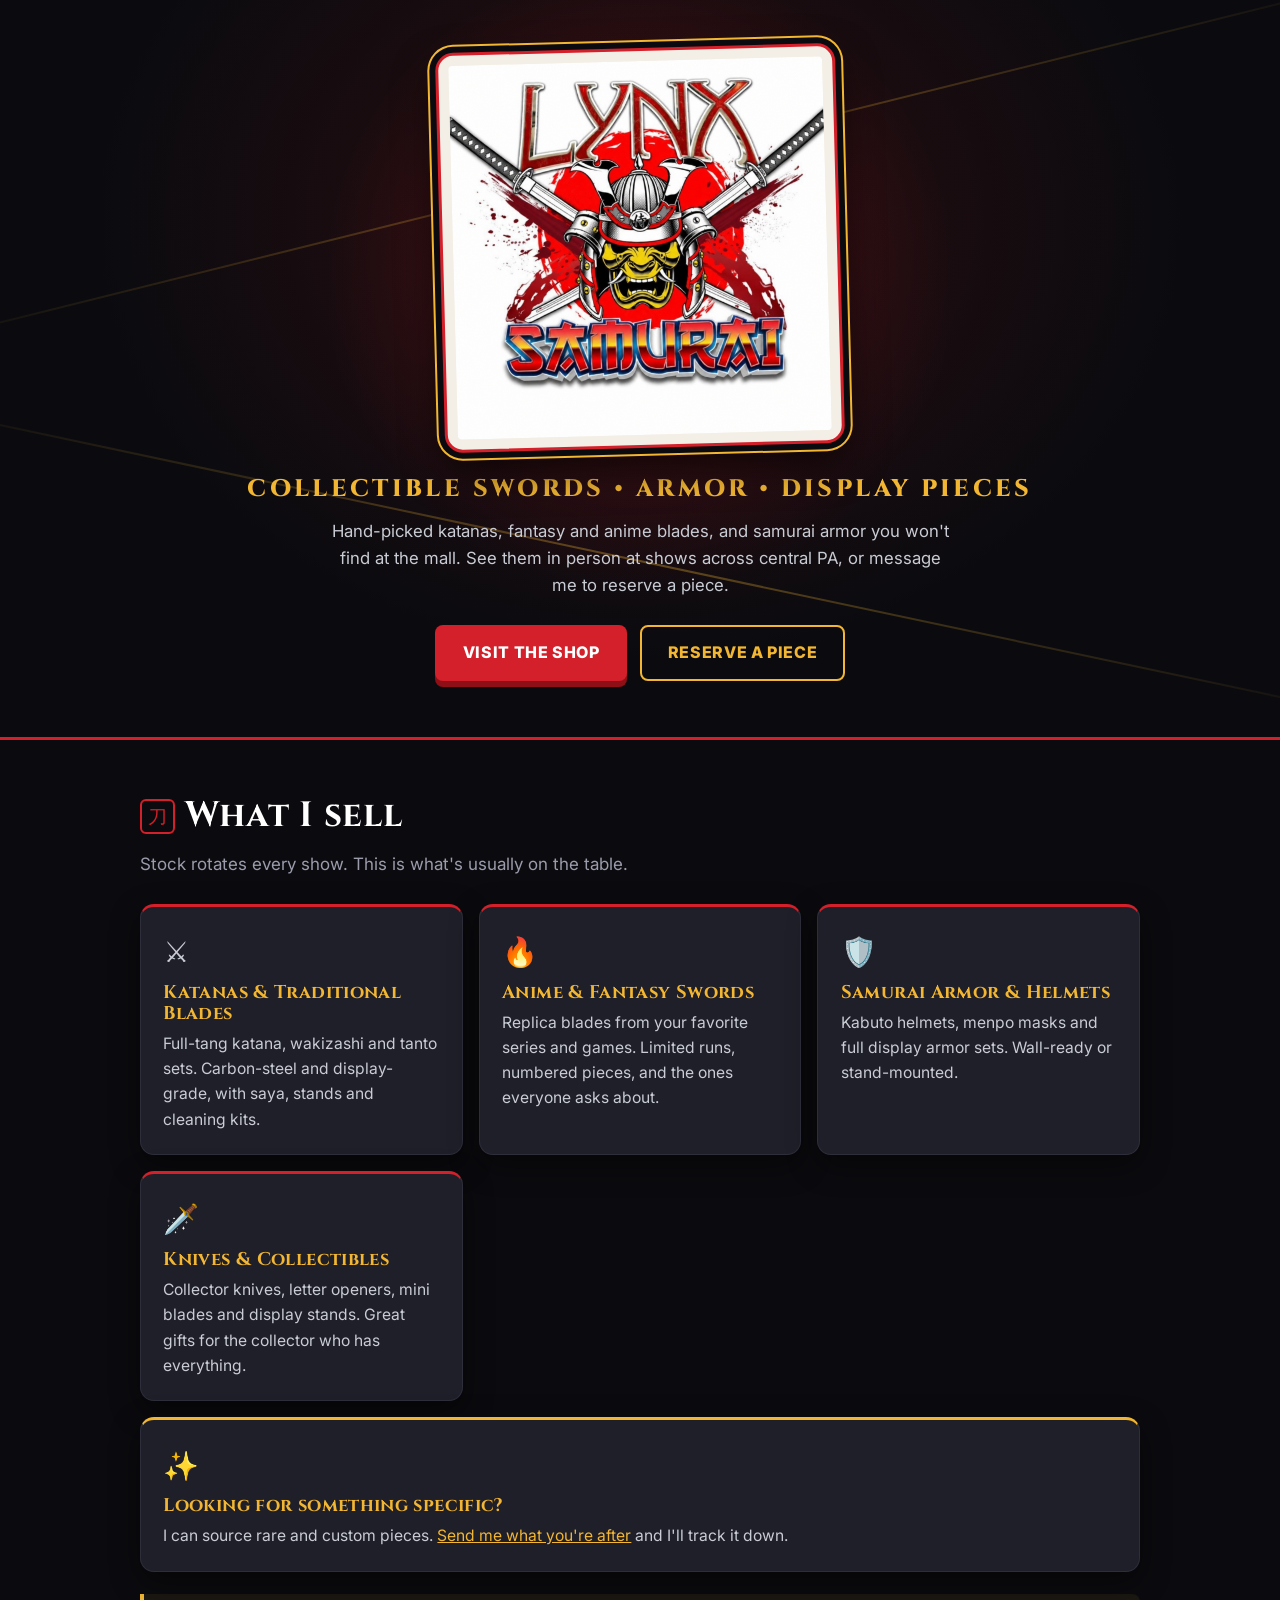
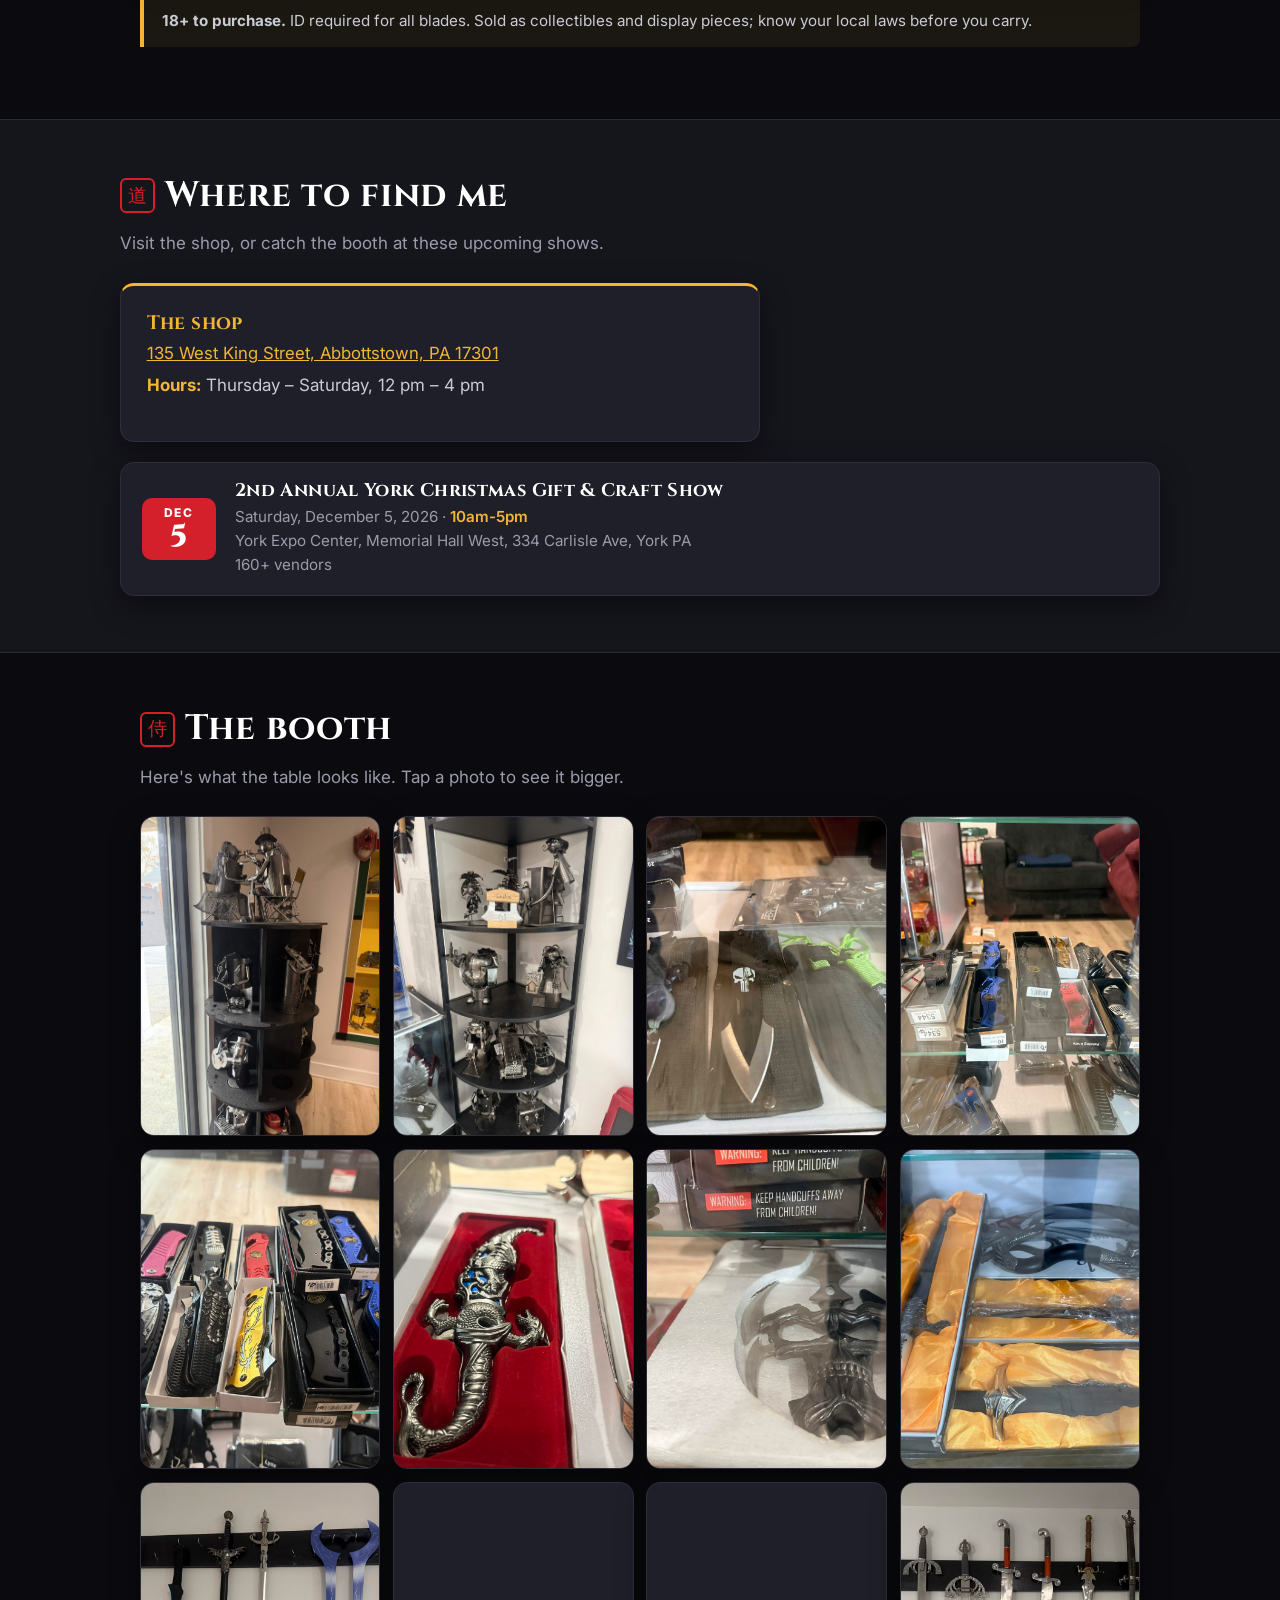
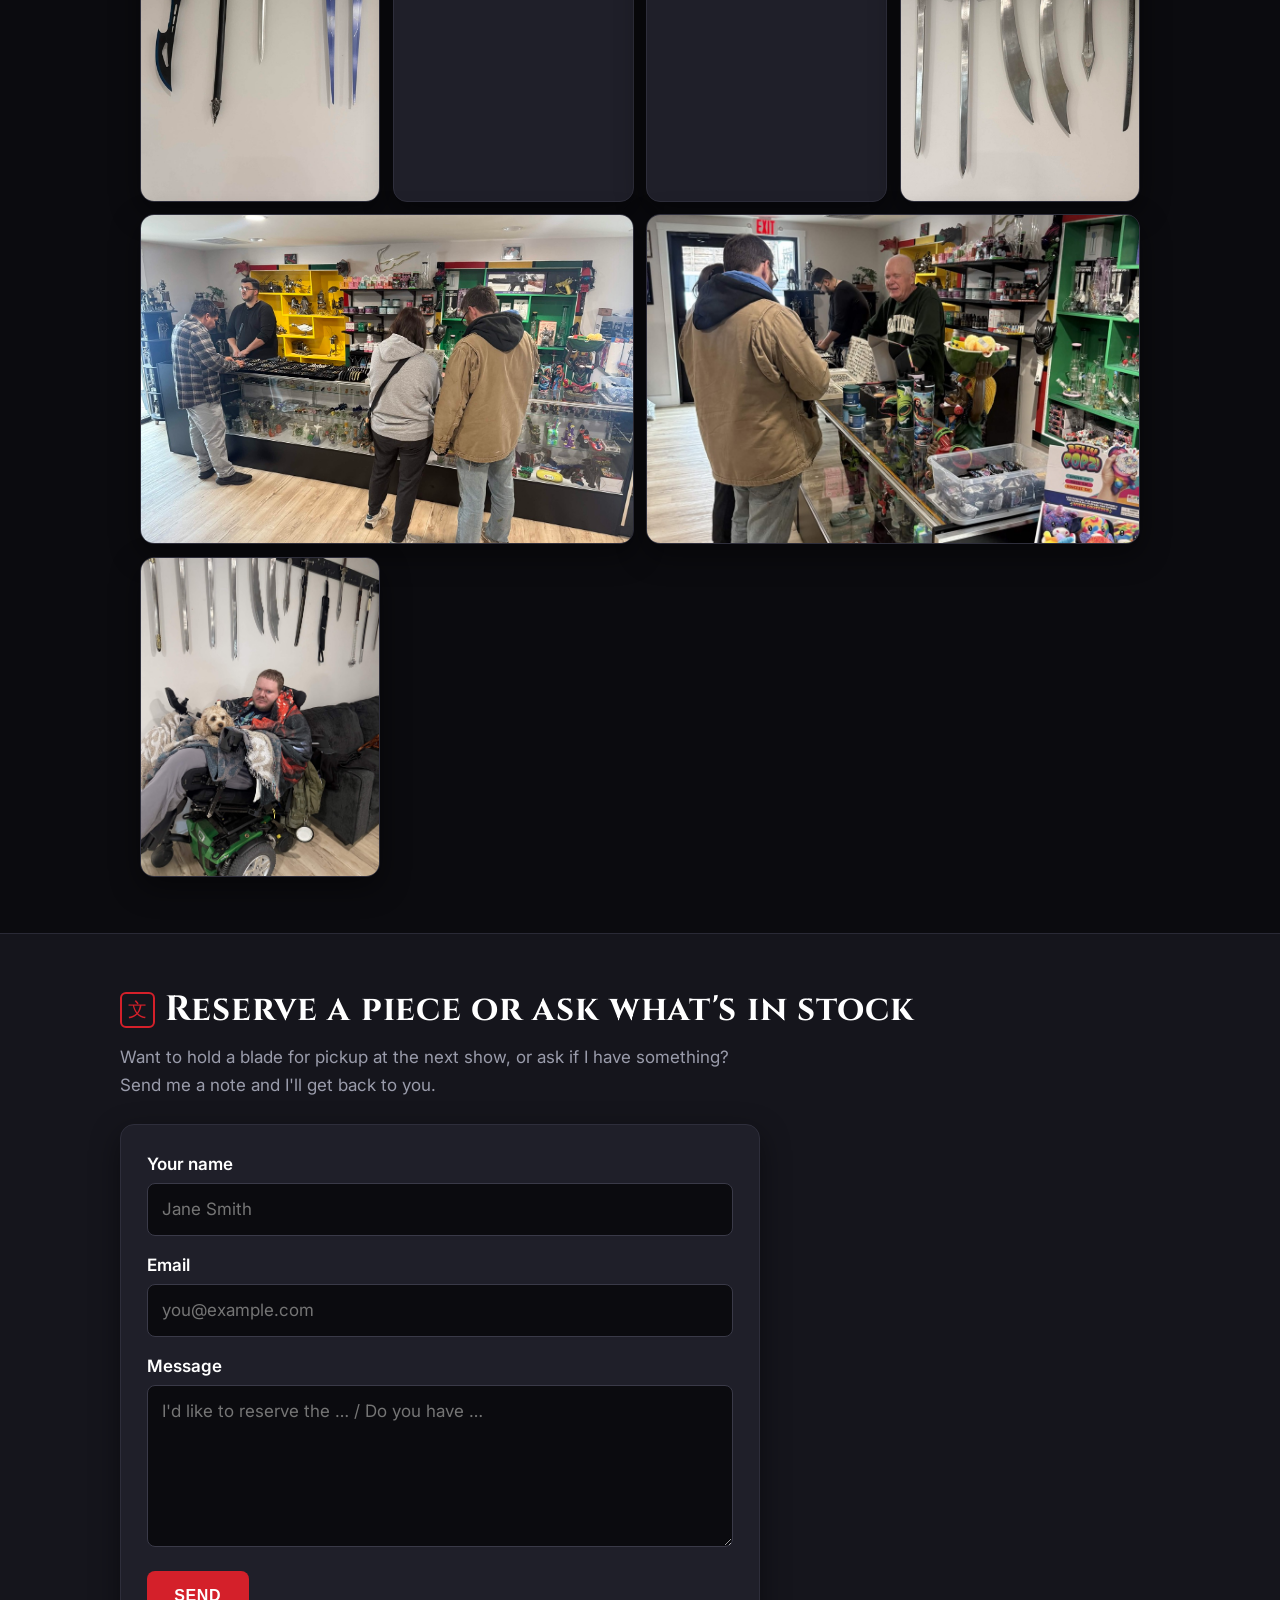
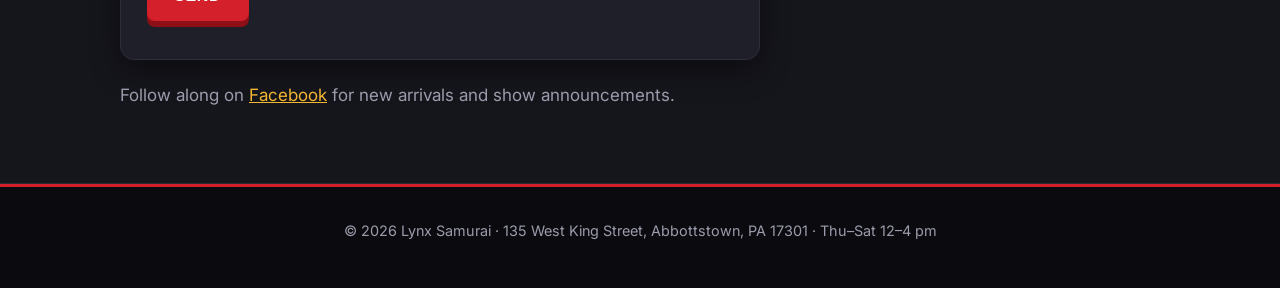
==== commit 949d4834: "Add shop address and hours (Thu-Sat 12-4)" ====
--- a/index.html
+++ b/index.html
@@ -21,7 +21,7 @@
     <p class="tagline">Collectible Swords <span aria-hidden="true">•</span> Armor <span aria-hidden="true">•</span> Display Pieces</p>
     <p class="blurb">Hand-picked katanas, fantasy and anime blades, and samurai armor you won't find at the mall. See them in person at shows across central PA, or message me to reserve a piece.</p>
     <div class="hero-cta">
-      <a class="btn btn-primary" href="#events">Where to find me</a>
+      <a class="btn btn-primary" href="#events">Visit the shop</a>
       <a class="btn btn-ghost" href="#contact">Reserve a piece</a>
     </div>
   </div>
@@ -64,7 +64,12 @@
 
   <section id="events" class="section section-alt" aria-labelledby="events-h">
     <h2 id="events-h"><span class="kanji" aria-hidden="true">道</span> Where to find me</h2>
-    <p class="section-sub">Come see the blades in person at these upcoming shows.</p>
+    <p class="section-sub">Visit the shop, or catch the booth at these upcoming shows.</p>
+    <div class="card storefront">
+      <h3>The shop</h3>
+      <p class="store-addr"><a href="https://maps.google.com/?q=135+W+King+St,+Abbottstown,+PA+17301">135 West King Street, Abbottstown, PA 17301</a></p>
+      <p class="store-hours"><strong>Hours:</strong> Thursday – Saturday, 12 pm – 4 pm</p>
+    </div>
     <div id="events-list" class="events" aria-live="polite" aria-busy="true">
       <p class="loading">Loading events…</p>
     </div>
@@ -108,7 +113,7 @@
 </main>
 
 <footer class="footer">
-  <p>© <span id="year">2026</span> Lynx Samurai · Central Pennsylvania</p>
+  <p>© <span id="year">2026</span> Lynx Samurai · 135 West King Street, Abbottstown, PA 17301 · Thu–Sat 12–4 pm</p>
 </footer>
 <dialog id="lightbox" class="lightbox" aria-label="Photo viewer">
   <button type="button" class="lb-btn lb-close" aria-label="Close photo">✕</button>
--- a/style.css
+++ b/style.css
@@ -101,3 +101,9 @@
 .social{margin-top:1.4rem;color:var(--muted)}
 .footer{text-align:center;padding:2rem 1rem;color:var(--muted);font-size:.9rem;border-top:3px solid var(--red)}
 @media (max-width:520px){.event{grid-template-columns:1fr}.event-date{justify-self:start}}
+
+.storefront{margin-bottom:1.2rem;border-top:3px solid var(--gold)}
+.storefront h3{color:var(--gold);font-size:1.2rem;margin-bottom:.4rem}
+.store-addr{font-size:1.05rem;margin-bottom:.3rem}
+.store-hours{color:var(--steel)}
+.store-hours strong{color:var(--gold)}
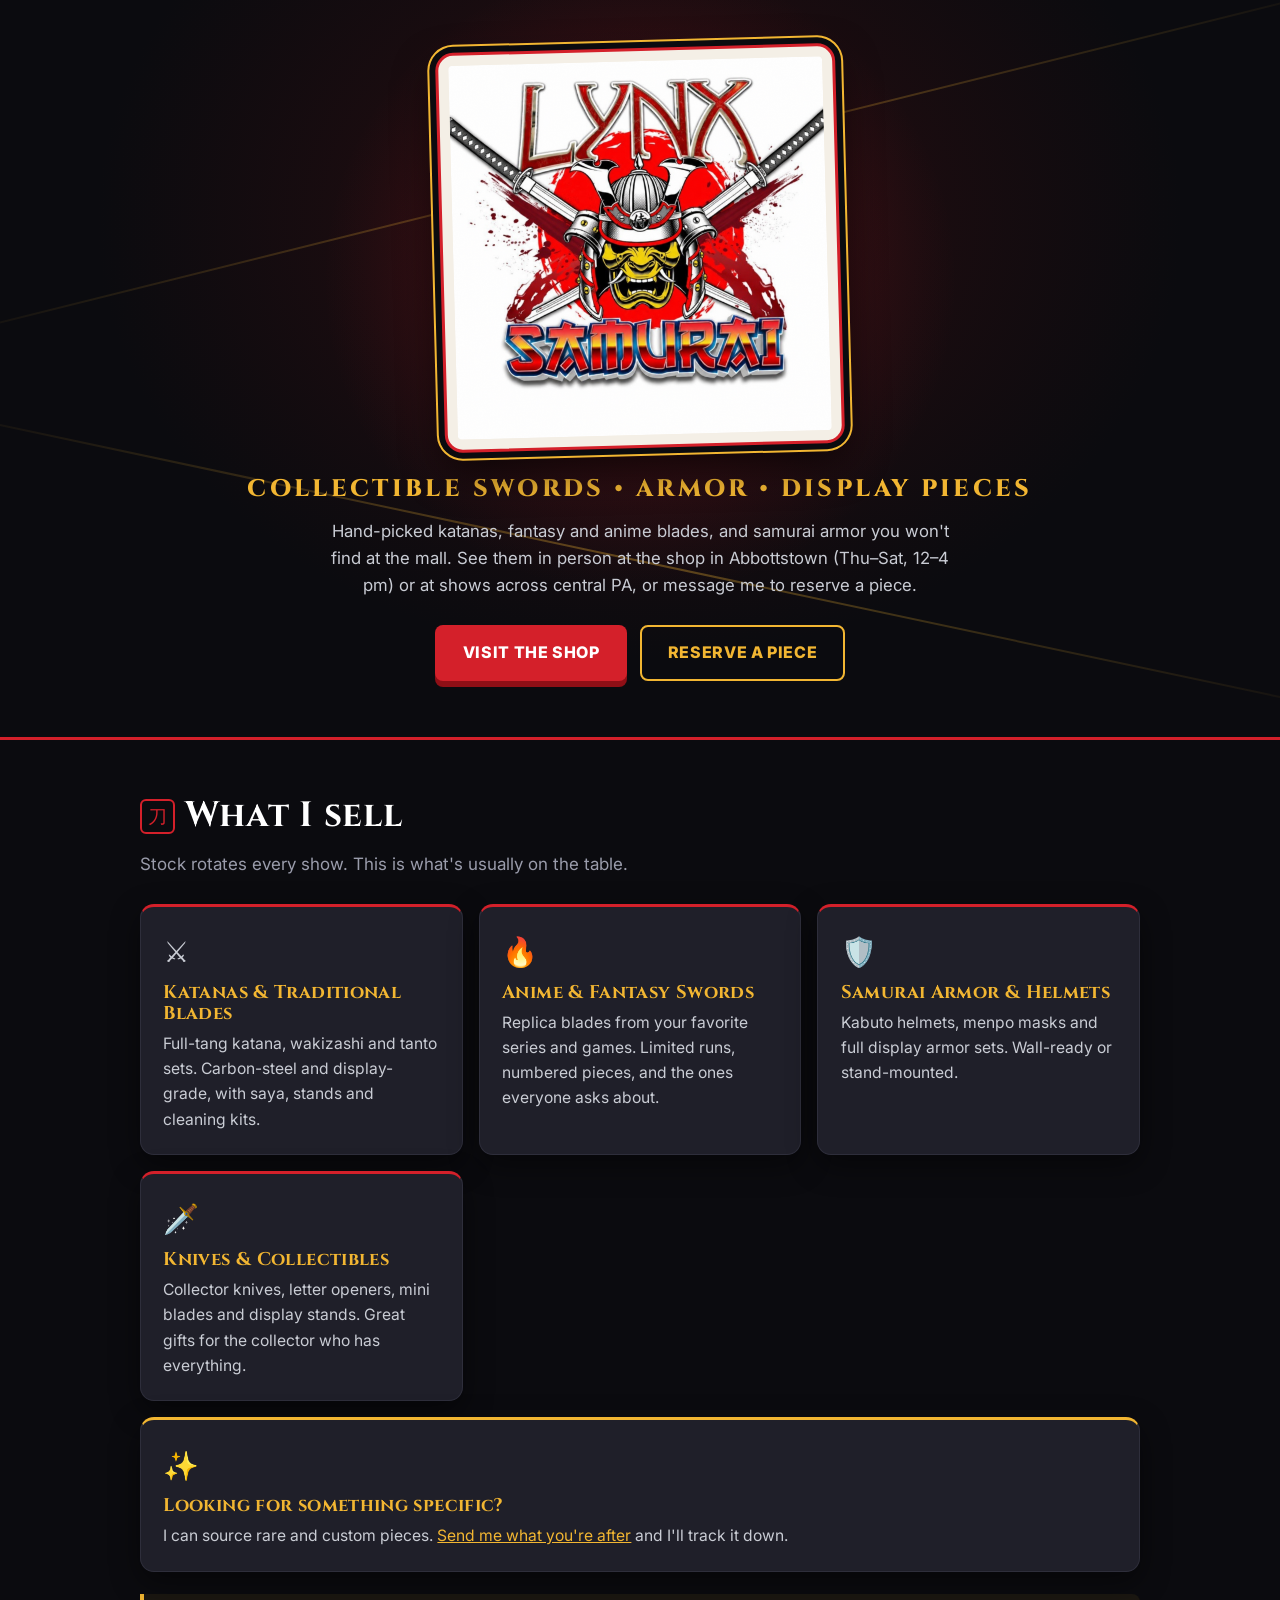
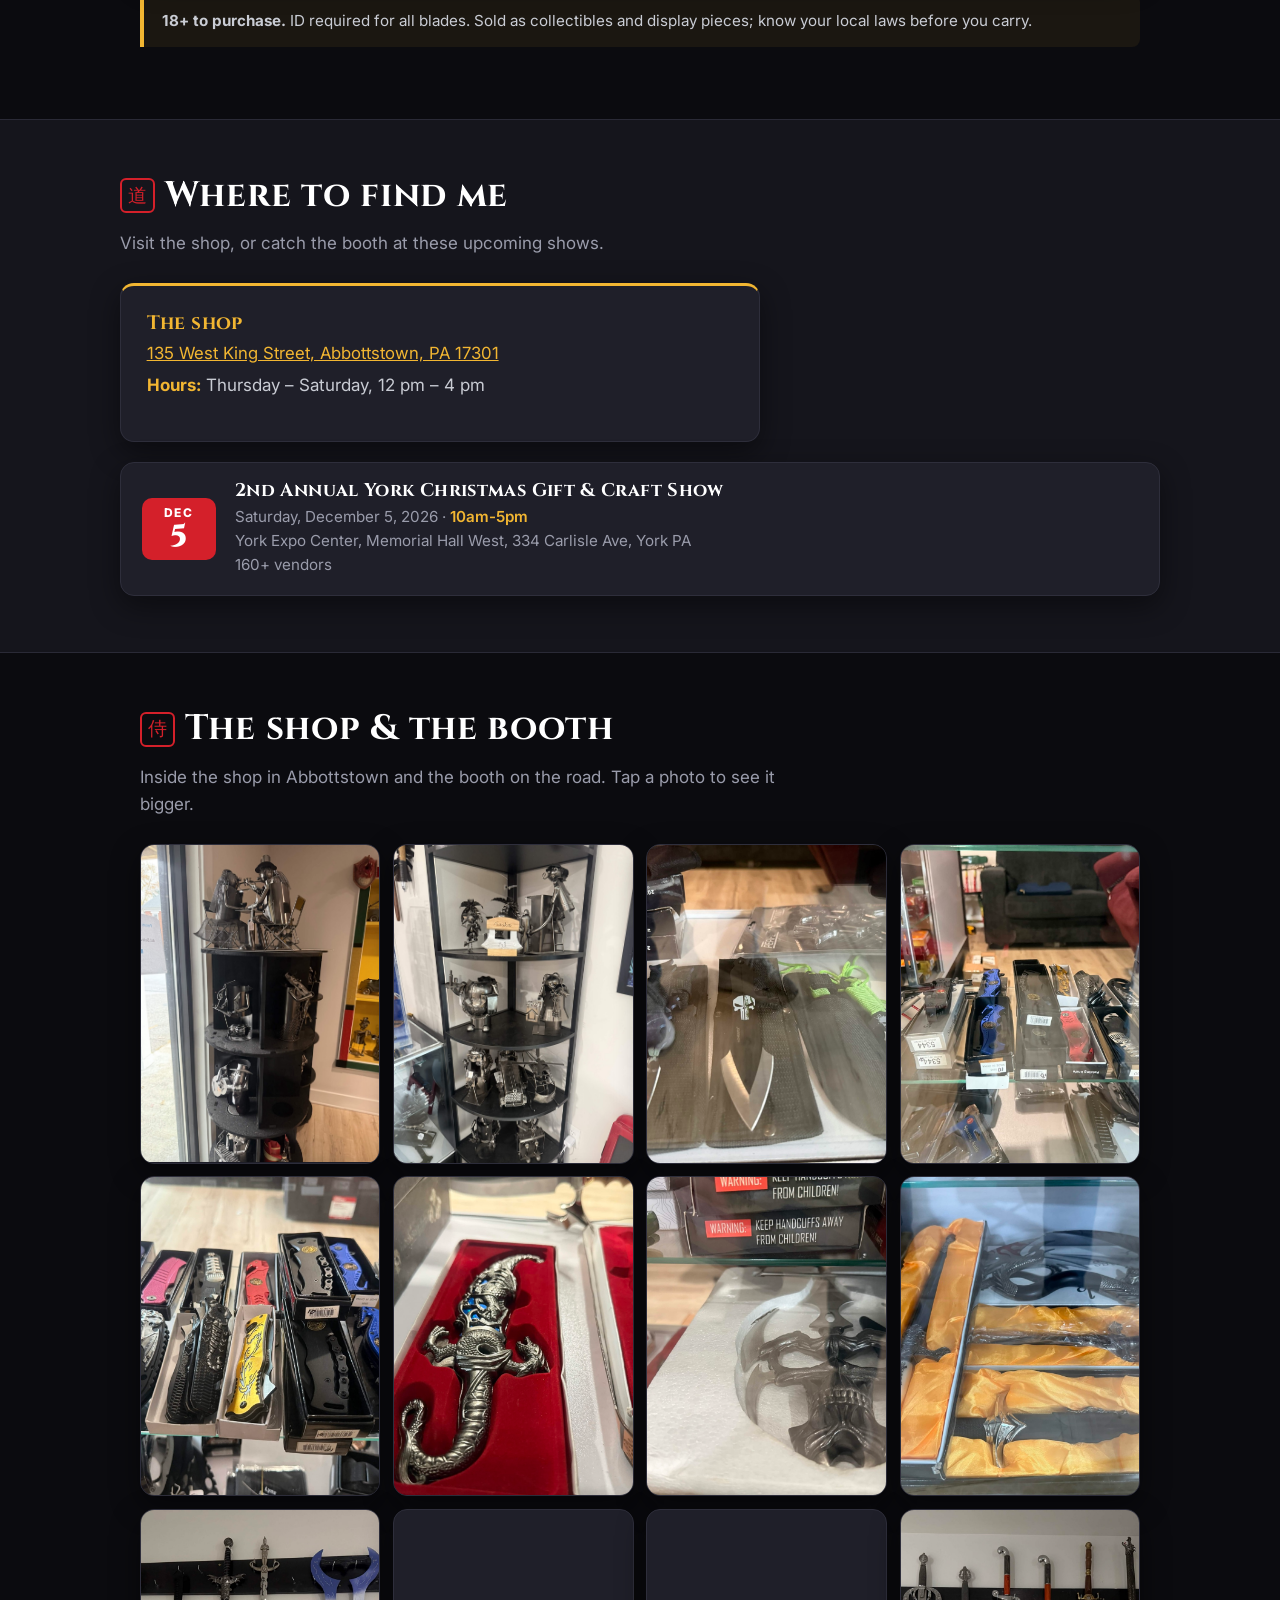
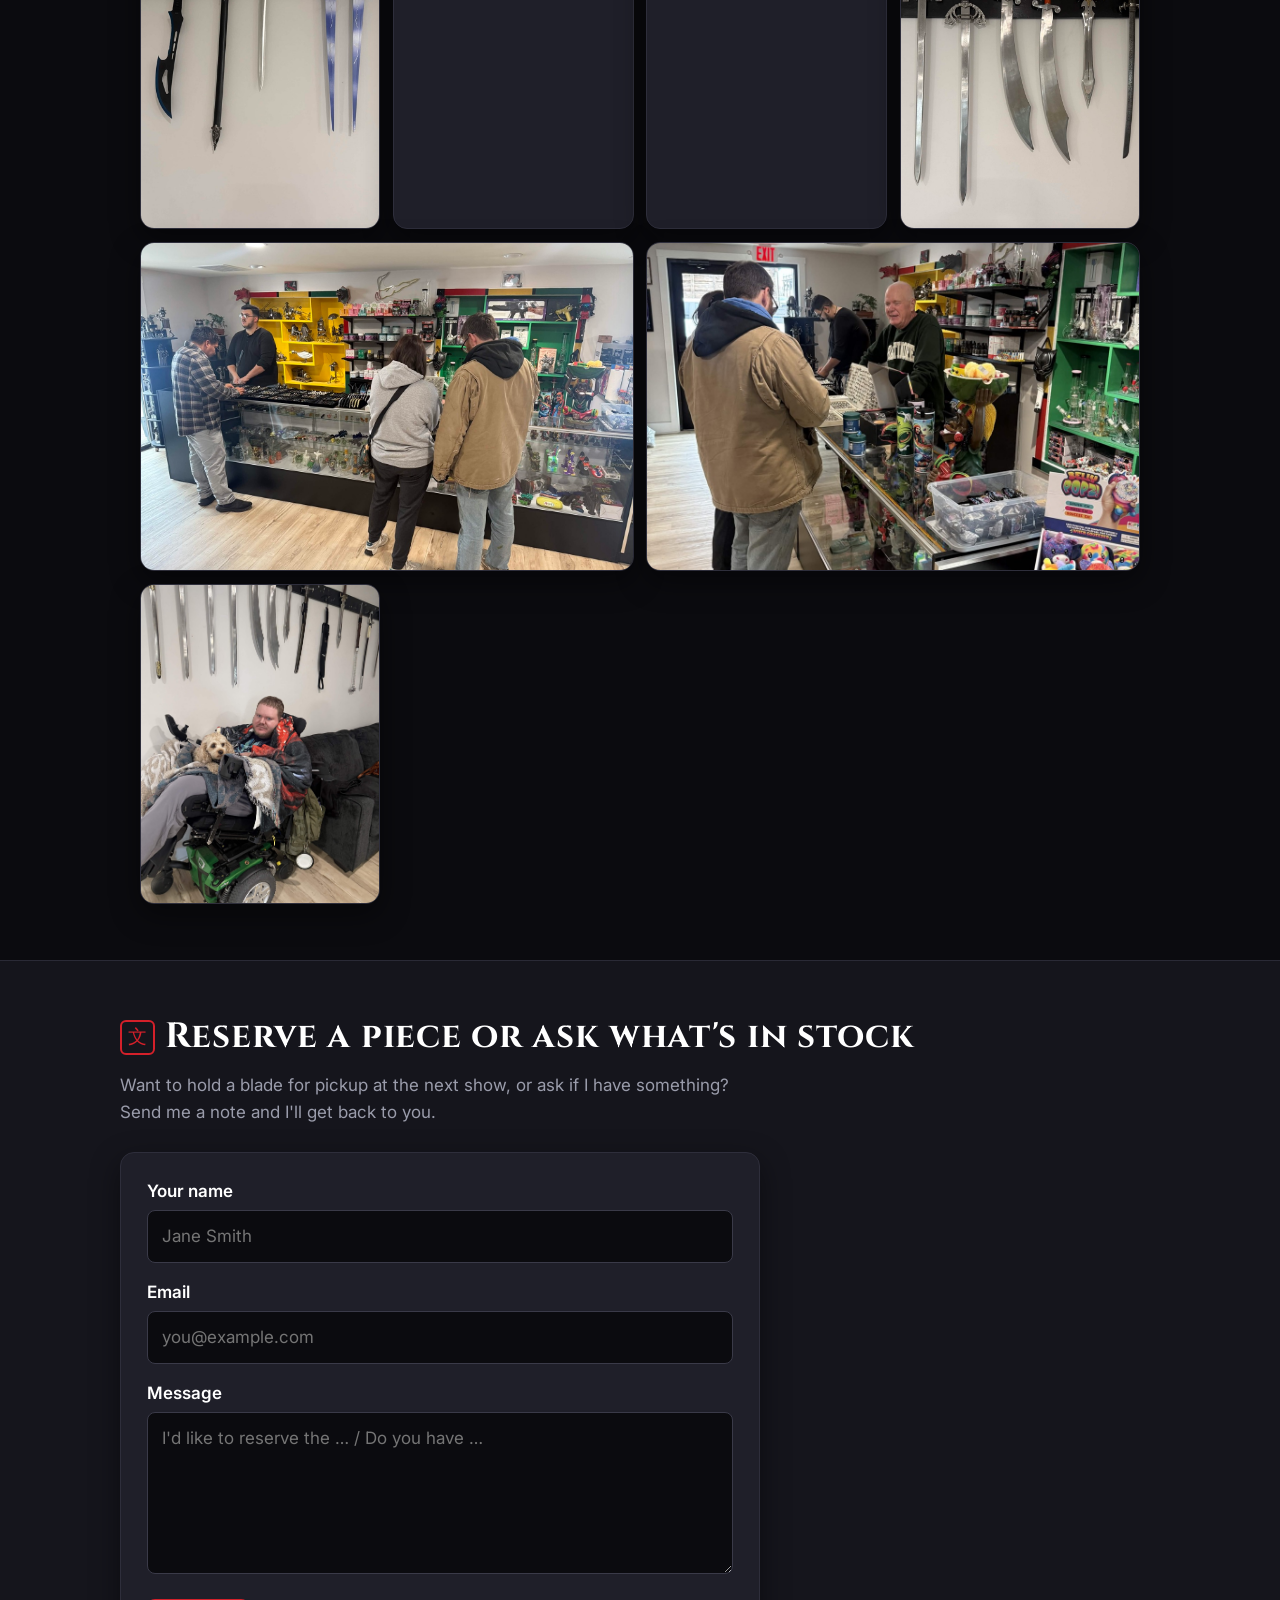
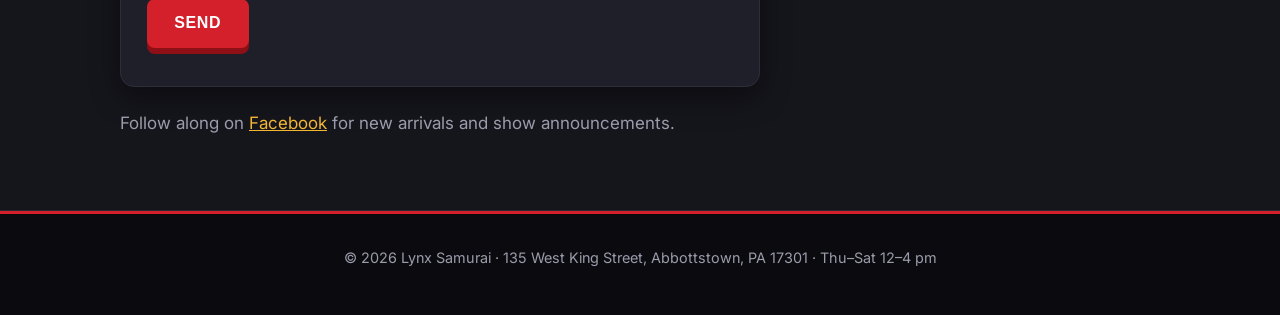
==== commit a66cc969: "Gallery section covers shop and booth" ====
--- a/index.html
+++ b/index.html
@@ -4,7 +4,7 @@
 <meta charset="utf-8">
 <meta name="viewport" content="width=device-width, initial-scale=1">
 <title>Lynx Samurai — Collectible Swords &amp; Armor</title>
-<meta name="description" content="Lynx Samurai sells unique collectible swords, katanas, and armor at shows and markets across central Pennsylvania. Come find the booth.">
+<meta name="description" content="Lynx Samurai sells unique collectible swords, katanas, and armor from the shop at 135 West King Street, Abbottstown, PA and at shows across central Pennsylvania.">
 <meta name="theme-color" content="#0b0b0f">
 <link rel="icon" href="assets/favicon.png">
 <link rel="preconnect" href="https://fonts.googleapis.com">
@@ -19,7 +19,7 @@
   <div class="hero-inner">
     <img class="logo" src="assets/logo.png" alt="Lynx Samurai logo — crossed katanas behind a samurai kabuto helmet on a red rising sun" width="1200" height="1200" fetchpriority="high">
     <p class="tagline">Collectible Swords <span aria-hidden="true">•</span> Armor <span aria-hidden="true">•</span> Display Pieces</p>
-    <p class="blurb">Hand-picked katanas, fantasy and anime blades, and samurai armor you won't find at the mall. See them in person at shows across central PA, or message me to reserve a piece.</p>
+    <p class="blurb">Hand-picked katanas, fantasy and anime blades, and samurai armor you won't find at the mall. See them in person at the shop in Abbottstown (Thu–Sat, 12–4 pm) or at shows across central PA, or message me to reserve a piece.</p>
     <div class="hero-cta">
       <a class="btn btn-primary" href="#events">Visit the shop</a>
       <a class="btn btn-ghost" href="#contact">Reserve a piece</a>
@@ -76,8 +76,8 @@
   </section>
 
   <section id="booth" class="section" aria-labelledby="booth-h">
-    <h2 id="booth-h"><span class="kanji" aria-hidden="true">侍</span> The booth</h2>
-    <p class="section-sub">Here's what the table looks like. Tap a photo to see it bigger.</p>
+    <h2 id="booth-h"><span class="kanji" aria-hidden="true">侍</span> The shop &amp; the booth</h2>
+    <p class="section-sub">Inside the shop in Abbottstown and the booth on the road. Tap a photo to see it bigger.</p>
     <div class="gallery">
       <a class="gallery-item" href="assets/gallery/booth-01.jpg" data-caption="Wedding couple figurine"><img src="assets/gallery/booth-01.jpg" alt="Wedding couple figurine" loading="lazy" decoding="async"></a>
       <a class="gallery-item" href="assets/gallery/booth-02.jpg" data-caption="Metal figurine tower"><img src="assets/gallery/booth-02.jpg" alt="Metal figurine tower" loading="lazy" decoding="async"></a>
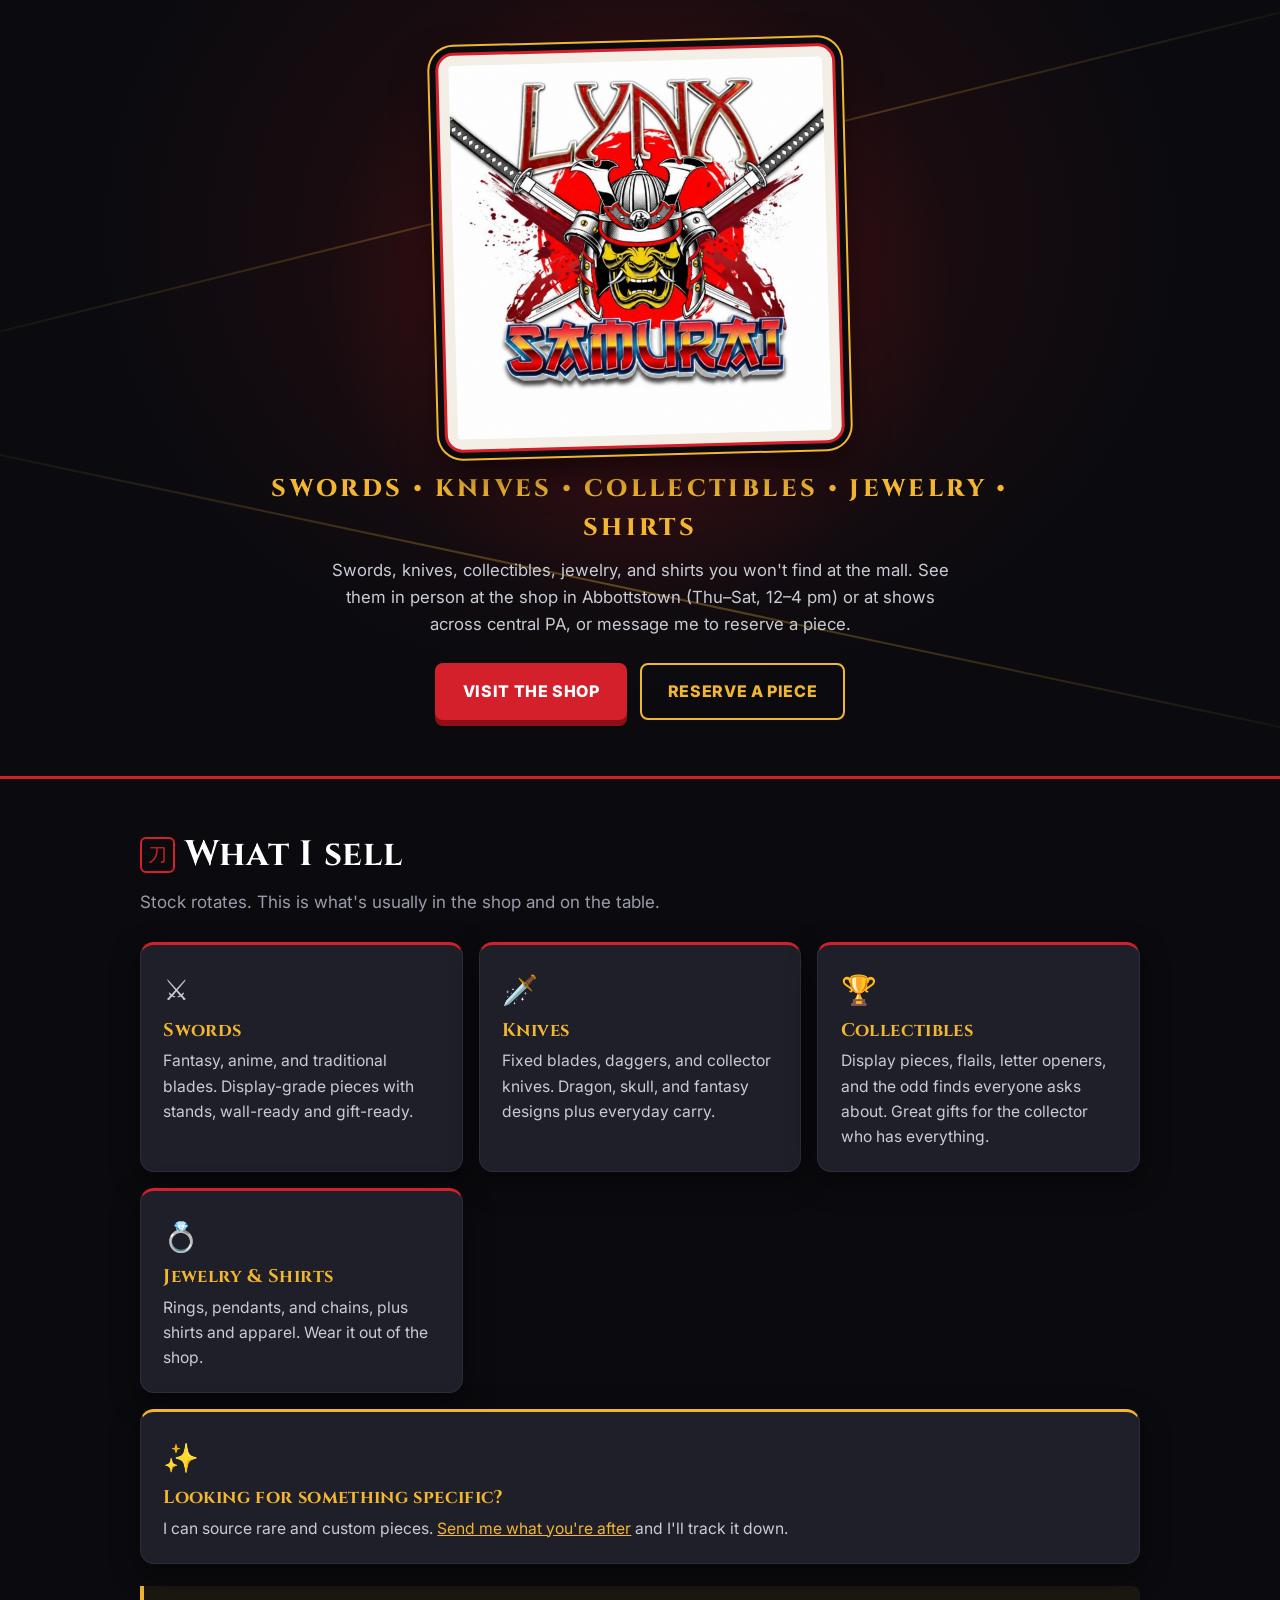
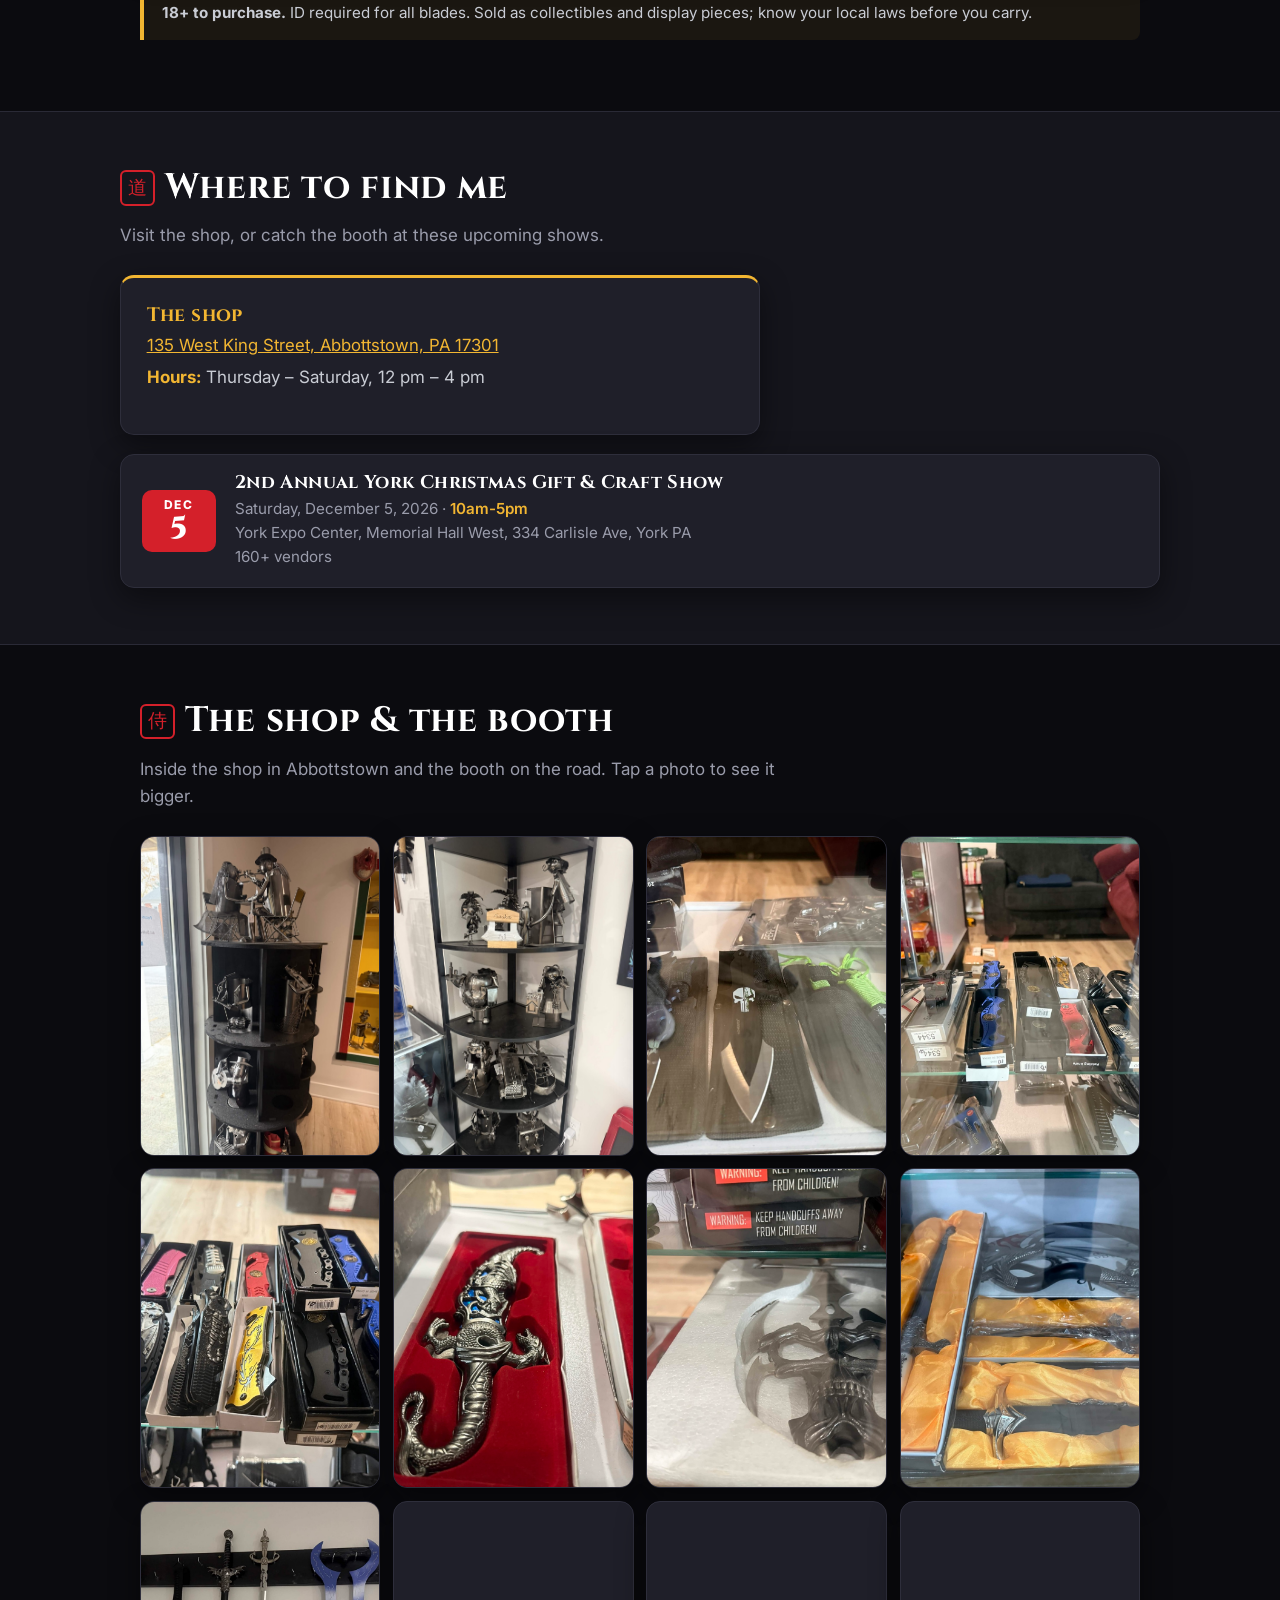
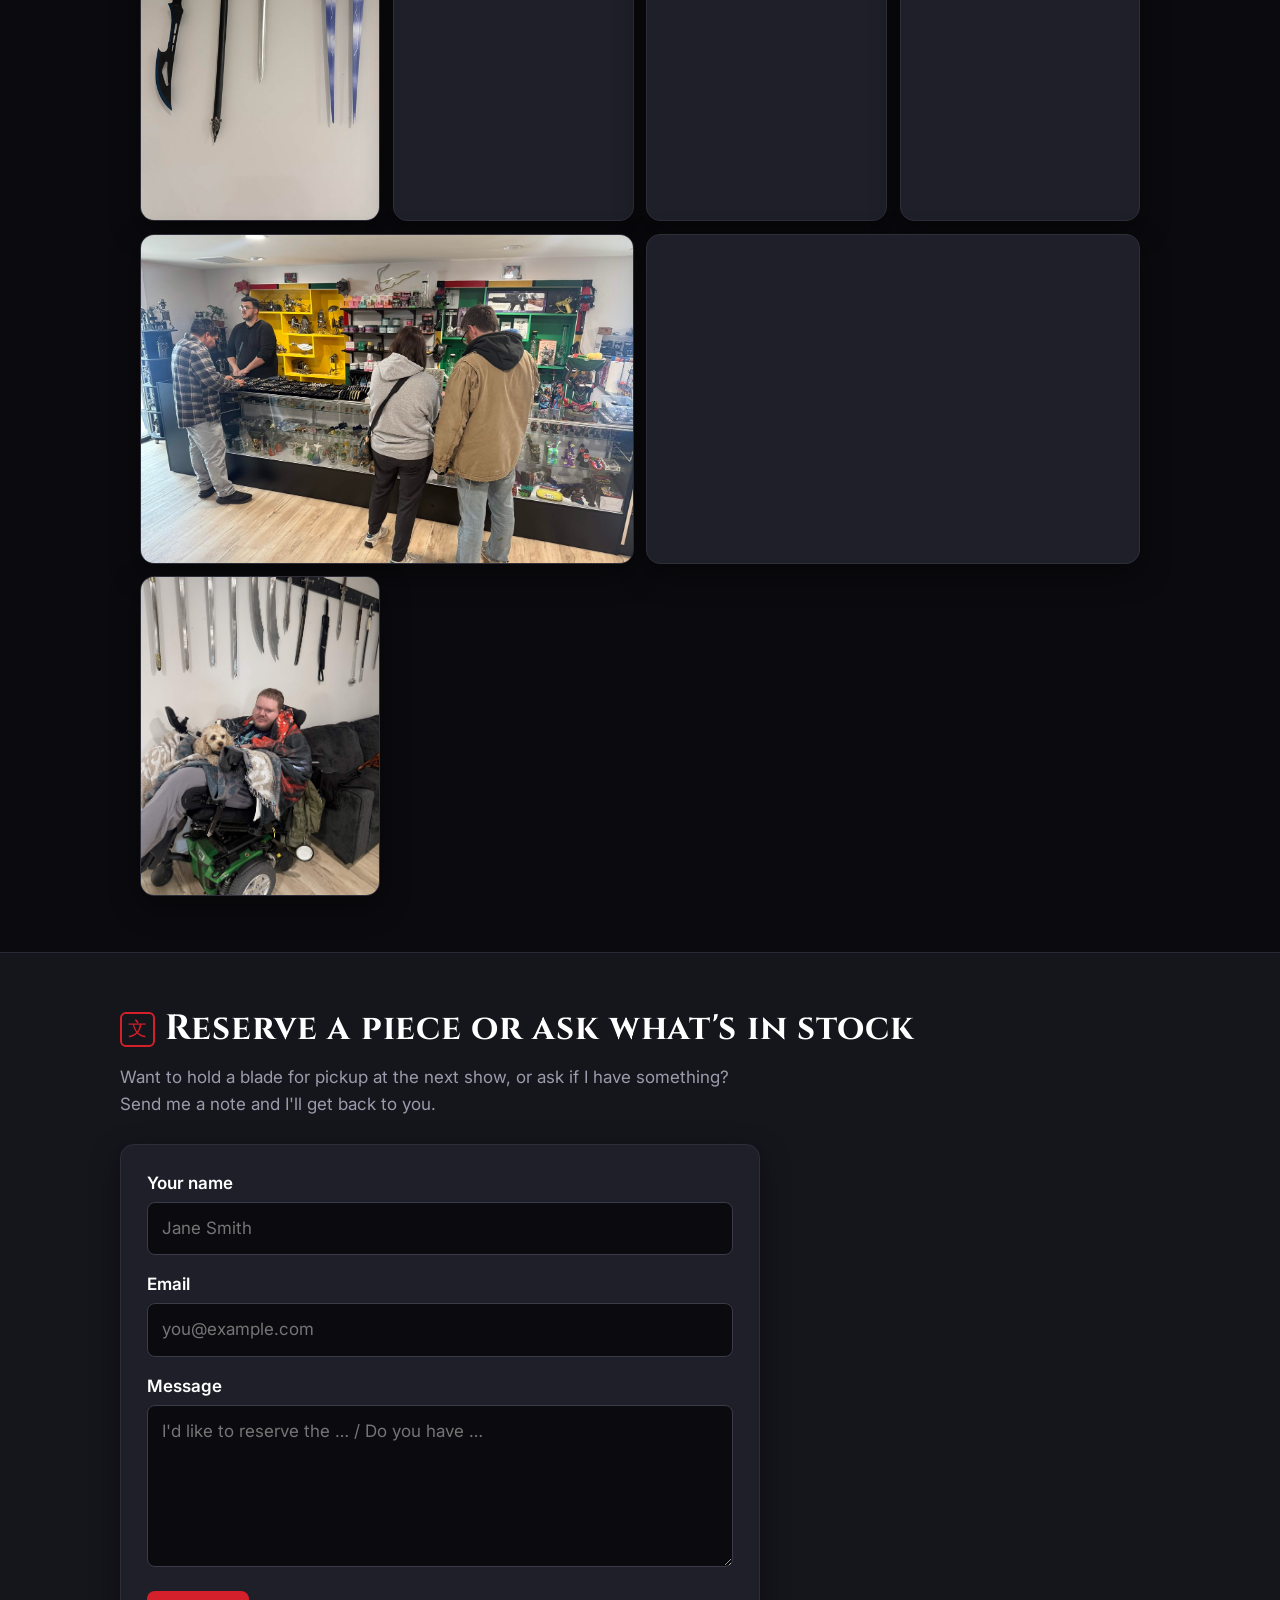
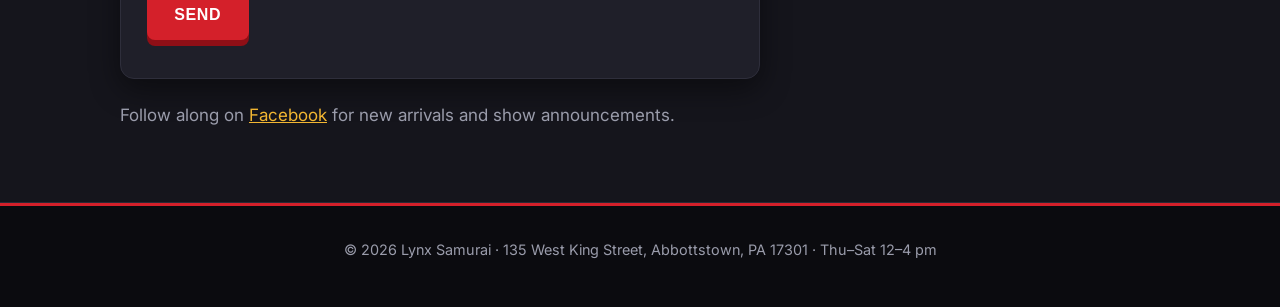
==== commit 35518bee: "Products: swords, knives, collectibles, jewelry, shirts" ====
--- a/index.html
+++ b/index.html
@@ -3,8 +3,8 @@
 <head>
 <meta charset="utf-8">
 <meta name="viewport" content="width=device-width, initial-scale=1">
-<title>Lynx Samurai — Collectible Swords &amp; Armor</title>
-<meta name="description" content="Lynx Samurai sells unique collectible swords, katanas, and armor from the shop at 135 West King Street, Abbottstown, PA and at shows across central Pennsylvania.">
+<title>Lynx Samurai — Swords, Knives &amp; Collectibles</title>
+<meta name="description" content="Lynx Samurai sells swords, knives, collectibles, jewelry, and shirts from the shop at 135 West King Street, Abbottstown, PA and at shows across central Pennsylvania.">
 <meta name="theme-color" content="#0b0b0f">
 <link rel="icon" href="assets/favicon.png">
 <link rel="preconnect" href="https://fonts.googleapis.com">
@@ -18,8 +18,8 @@
   <div class="hero-bg" aria-hidden="true"><span class="sun"></span><span class="slash s1"></span><span class="slash s2"></span></div>
   <div class="hero-inner">
     <img class="logo" src="assets/logo.png" alt="Lynx Samurai logo — crossed katanas behind a samurai kabuto helmet on a red rising sun" width="1200" height="1200" fetchpriority="high">
-    <p class="tagline">Collectible Swords <span aria-hidden="true">•</span> Armor <span aria-hidden="true">•</span> Display Pieces</p>
-    <p class="blurb">Hand-picked katanas, fantasy and anime blades, and samurai armor you won't find at the mall. See them in person at the shop in Abbottstown (Thu–Sat, 12–4 pm) or at shows across central PA, or message me to reserve a piece.</p>
+    <p class="tagline">Swords <span aria-hidden="true">•</span> Knives <span aria-hidden="true">•</span> Collectibles <span aria-hidden="true">•</span> Jewelry <span aria-hidden="true">•</span> Shirts</p>
+    <p class="blurb">Swords, knives, collectibles, jewelry, and shirts you won't find at the mall. See them in person at the shop in Abbottstown (Thu–Sat, 12–4 pm) or at shows across central PA, or message me to reserve a piece.</p>
     <div class="hero-cta">
       <a class="btn btn-primary" href="#events">Visit the shop</a>
       <a class="btn btn-ghost" href="#contact">Reserve a piece</a>
@@ -31,27 +31,27 @@
 
   <section id="shop" class="section" aria-labelledby="shop-h">
     <h2 id="shop-h"><span class="kanji" aria-hidden="true">刀</span> What I sell</h2>
-    <p class="section-sub">Stock rotates every show. This is what's usually on the table.</p>
+    <p class="section-sub">Stock rotates. This is what's usually in the shop and on the table.</p>
     <div class="products">
       <article class="product">
         <span class="product-icon" aria-hidden="true">⚔️</span>
-        <h3>Katanas &amp; Traditional Blades</h3>
-        <p>Full-tang katana, wakizashi and tanto sets. Carbon-steel and display-grade, with saya, stands and cleaning kits.</p>
-      </article>
-      <article class="product">
-        <span class="product-icon" aria-hidden="true">🔥</span>
-        <h3>Anime &amp; Fantasy Swords</h3>
-        <p>Replica blades from your favorite series and games. Limited runs, numbered pieces, and the ones everyone asks about.</p>
-      </article>
-      <article class="product">
-        <span class="product-icon" aria-hidden="true">🛡️</span>
-        <h3>Samurai Armor &amp; Helmets</h3>
-        <p>Kabuto helmets, menpo masks and full display armor sets. Wall-ready or stand-mounted.</p>
+        <h3>Swords</h3>
+        <p>Fantasy, anime, and traditional blades. Display-grade pieces with stands, wall-ready and gift-ready.</p>
       </article>
       <article class="product">
         <span class="product-icon" aria-hidden="true">🗡️</span>
-        <h3>Knives &amp; Collectibles</h3>
-        <p>Collector knives, letter openers, mini blades and display stands. Great gifts for the collector who has everything.</p>
+        <h3>Knives</h3>
+        <p>Fixed blades, daggers, and collector knives. Dragon, skull, and fantasy designs plus everyday carry.</p>
+      </article>
+      <article class="product">
+        <span class="product-icon" aria-hidden="true">🏆</span>
+        <h3>Collectibles</h3>
+        <p>Display pieces, flails, letter openers, and the odd finds everyone asks about. Great gifts for the collector who has everything.</p>
+      </article>
+      <article class="product">
+        <span class="product-icon" aria-hidden="true">💍</span>
+        <h3>Jewelry &amp; Shirts</h3>
+        <p>Rings, pendants, and chains, plus shirts and apparel. Wear it out of the shop.</p>
       </article>
       <article class="product product-wide">
         <span class="product-icon" aria-hidden="true">✨</span>
